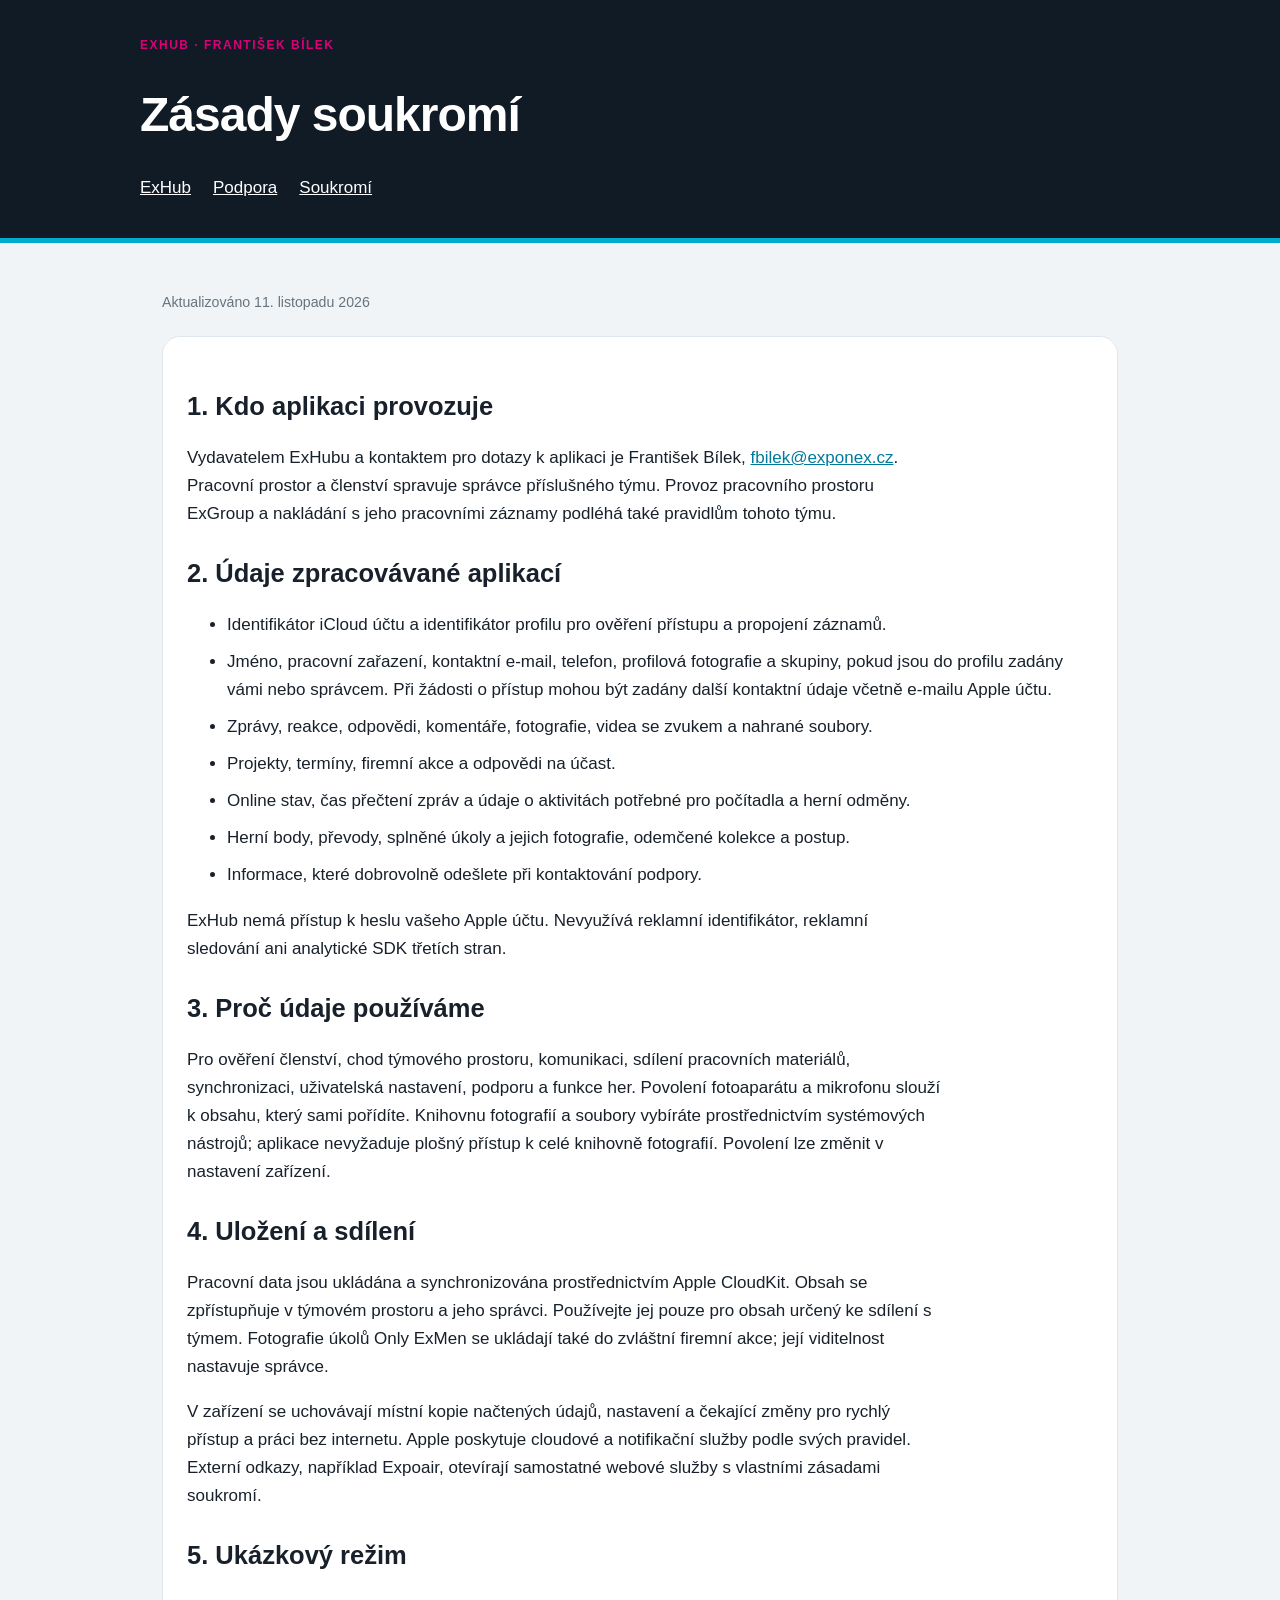
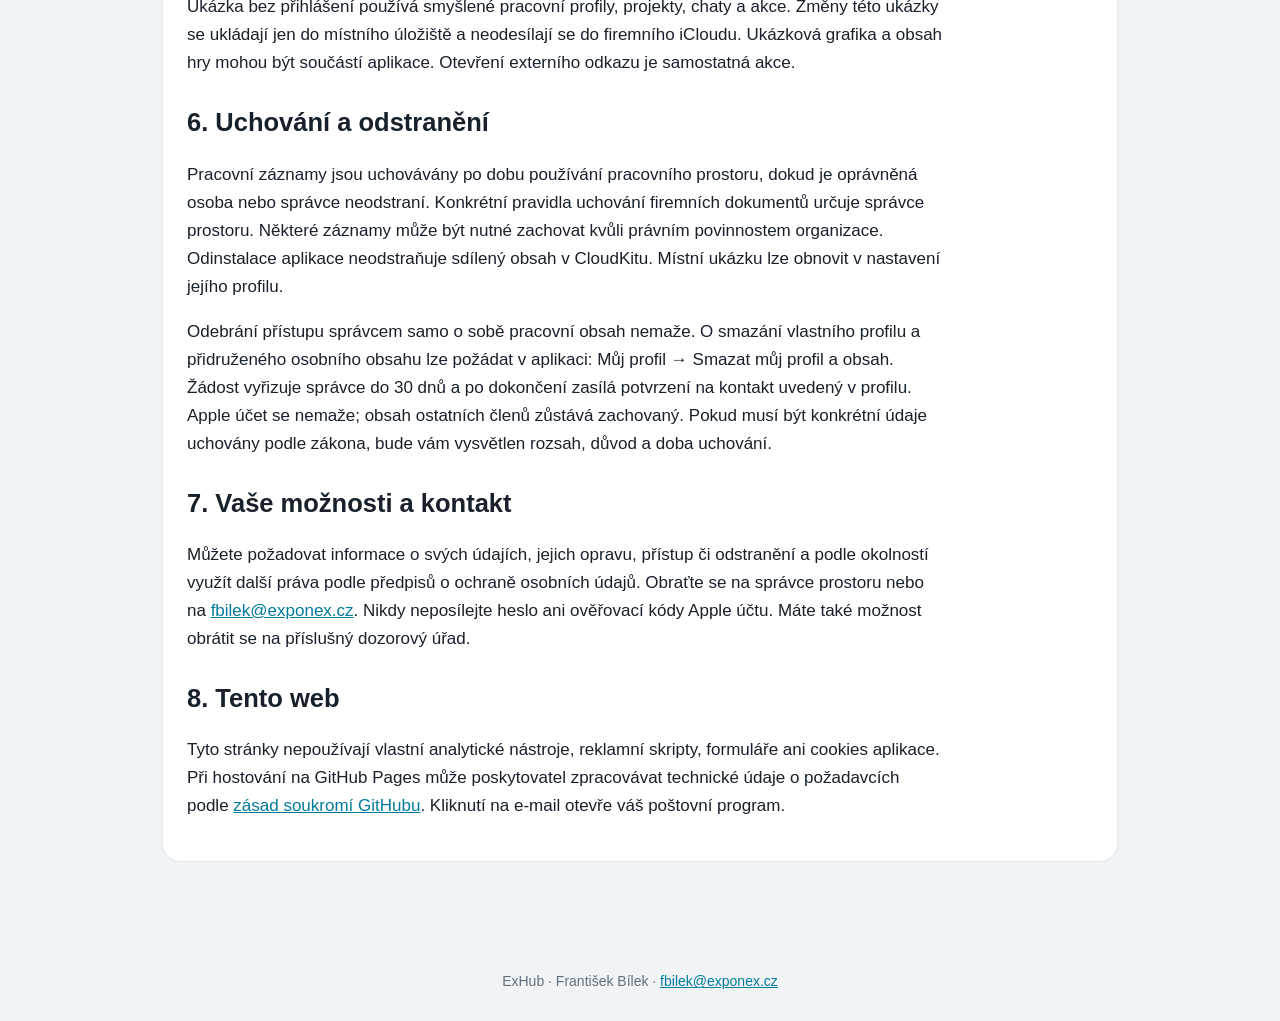
==== privacy.html @ 1b3cdbbd "Add files via upload Přidání webu podpory ExHub" ====
<!doctype html><html lang="cs"><meta charset="utf-8"><meta name="viewport" content="width=device-width,initial-scale=1"><title>Zásady soukromí</title><link rel="stylesheet" href="style.css"><header><div class="tag">ExHub · František Bílek</div><h1>Zásady soukromí</h1><nav><a href="index.html">ExHub</a><a href="support.html">Podpora</a><a href="privacy.html">Soukromí</a></nav></header><main><p><small>Aktualizováno 11. listopadu 2026</small></p><section><h2>1. Kdo aplikaci provozuje</h2><p>Vydavatelem ExHubu a kontaktem pro dotazy k aplikaci je František Bílek, <a href="mailto:fbilek@exponex.cz">fbilek@exponex.cz</a>. Pracovní prostor a členství spravuje správce příslušného týmu. Provoz pracovního prostoru ExGroup a nakládání s jeho pracovními záznamy podléhá také pravidlům tohoto týmu.</p><h2>2. Údaje zpracovávané aplikací</h2><ul><li>Identifikátor iCloud účtu a identifikátor profilu pro ověření přístupu a propojení záznamů.</li><li>Jméno, pracovní zařazení, kontaktní e-mail, telefon, profilová fotografie a skupiny, pokud jsou do profilu zadány vámi nebo správcem. Při žádosti o přístup mohou být zadány další kontaktní údaje včetně e-mailu Apple účtu.</li><li>Zprávy, reakce, odpovědi, komentáře, fotografie, videa se zvukem a nahrané soubory.</li><li>Projekty, termíny, firemní akce a odpovědi na účast.</li><li>Online stav, čas přečtení zpráv a údaje o aktivitách potřebné pro počítadla a herní odměny.</li><li>Herní body, převody, splněné úkoly a jejich fotografie, odemčené kolekce a postup.</li><li>Informace, které dobrovolně odešlete při kontaktování podpory.</li></ul><p>ExHub nemá přístup k heslu vašeho Apple účtu. Nevyužívá reklamní identifikátor, reklamní sledování ani analytické SDK třetích stran.</p><h2>3. Proč údaje používáme</h2><p>Pro ověření členství, chod týmového prostoru, komunikaci, sdílení pracovních materiálů, synchronizaci, uživatelská nastavení, podporu a funkce her. Povolení fotoaparátu a mikrofonu slouží k obsahu, který sami pořídíte. Knihovnu fotografií a soubory vybíráte prostřednictvím systémových nástrojů; aplikace nevyžaduje plošný přístup k celé knihovně fotografií. Povolení lze změnit v nastavení zařízení.</p><h2>4. Uložení a sdílení</h2><p>Pracovní data jsou ukládána a synchronizována prostřednictvím Apple CloudKit. Obsah se zpřístupňuje v týmovém prostoru a jeho správci. Používejte jej pouze pro obsah určený ke sdílení s týmem. Fotografie úkolů Only ExMen se ukládají také do zvláštní firemní akce; její viditelnost nastavuje správce.</p><p>V zařízení se uchovávají místní kopie načtených údajů, nastavení a čekající změny pro rychlý přístup a práci bez internetu. Apple poskytuje cloudové a notifikační služby podle svých pravidel. Externí odkazy, například Expoair, otevírají samostatné webové služby s vlastními zásadami soukromí.</p><h2>5. Ukázkový režim</h2><p>Ukázka bez přihlášení používá smyšlené pracovní profily, projekty, chaty a akce. Změny této ukázky se ukládají jen do místního úložiště a neodesílají se do firemního iCloudu. Ukázková grafika a obsah hry mohou být součástí aplikace. Otevření externího odkazu je samostatná akce.</p><h2>6. Uchování a odstranění</h2><p>Pracovní záznamy jsou uchovávány po dobu používání pracovního prostoru, dokud je oprávněná osoba nebo správce neodstraní. Konkrétní pravidla uchování firemních dokumentů určuje správce prostoru. Některé záznamy může být nutné zachovat kvůli právním povinnostem organizace. Odinstalace aplikace neodstraňuje sdílený obsah v CloudKitu. Místní ukázku lze obnovit v nastavení jejího profilu.</p><p>Odebrání přístupu správcem samo o sobě pracovní obsah nemaže. O smazání vlastního profilu a přidruženého osobního obsahu lze požádat v aplikaci: Můj profil → Smazat můj profil a obsah. Žádost vyřizuje správce do 30 dnů a po dokončení zasílá potvrzení na kontakt uvedený v profilu. Apple účet se nemaže; obsah ostatních členů zůstává zachovaný. Pokud musí být konkrétní údaje uchovány podle zákona, bude vám vysvětlen rozsah, důvod a doba uchování.</p><h2>7. Vaše možnosti a kontakt</h2><p>Můžete požadovat informace o svých údajích, jejich opravu, přístup či odstranění a podle okolností využít další práva podle předpisů o ochraně osobních údajů. Obraťte se na správce prostoru nebo na <a href="mailto:fbilek@exponex.cz">fbilek@exponex.cz</a>. Nikdy neposílejte heslo ani ověřovací kódy Apple účtu. Máte také možnost obrátit se na příslušný dozorový úřad.</p><h2>8. Tento web</h2><p>Tyto stránky nepoužívají vlastní analytické nástroje, reklamní skripty, formuláře ani cookies aplikace. Při hostování na GitHub Pages může poskytovatel zpracovávat technické údaje o požadavcích podle <a href="https://docs.github.com/en/site-policy/privacy-policies/github-general-privacy-statement">zásad soukromí GitHubu</a>. Kliknutí na e-mail otevře váš poštovní program.</p></section></main><footer>ExHub · František Bílek · <a href="mailto:fbilek@exponex.cz">fbilek@exponex.cz</a></footer></html>
---- style.css ----
*{box-sizing:border-box}body{margin:0;font:17px/1.65 -apple-system,BlinkMacSystemFont,"Segoe UI",sans-serif;color:#18212b;background:#f1f4f6}header{padding:36px max(22px,calc((100% - 1000px)/2));background:#101b26;color:white;border-bottom:5px solid #00acce}header a{color:white}main{max-width:1000px;padding:28px 22px 60px;margin:auto}nav{display:flex;gap:22px;flex-wrap:wrap}a{color:#007a9a}h1{font-size:clamp(30px,5vw,48px);line-height:1.12;letter-spacing:-1px}h2{line-height:1.25;margin-top:30px}section,.card{background:white;border:1px solid #e0e7ec;border-radius:18px;padding:24px;margin:20px 0}p{max-width:80ch}li{margin:9px 0}.tag{color:#d90078;font-weight:700;text-transform:uppercase;letter-spacing:1.5px;font-size:12px}.button{display:inline-block;background:#df007b;color:white;text-decoration:none;padding:12px 20px;border-radius:12px;font-weight:700}small{color:#67747d}table{width:100%;border-collapse:collapse}td,th{padding:12px;border-bottom:1px solid #dde4e9;text-align:left;vertical-align:top}pre{white-space:pre-wrap;overflow-wrap:anywhere;background:#eef5f8;padding:16px;border-radius:10px;font-size:14px}code{overflow-wrap:anywhere}.warning{border-left:5px solid #df007b}.screens{display:grid;grid-template-columns:repeat(auto-fit,minmax(140px,1fr));gap:16px}.screens img{width:100%;border:1px solid #d8e0e6;border-radius:12px}footer{padding:28px;text-align:center;font-size:14px;color:#62707d}@media print{body{background:white}header{background:white;color:black;padding:0;border-bottom:2px solid #333}header a{color:black}section{break-inside:avoid}nav{display:none}main{padding:0}.screens{grid-template-columns:repeat(3,1fr)}}
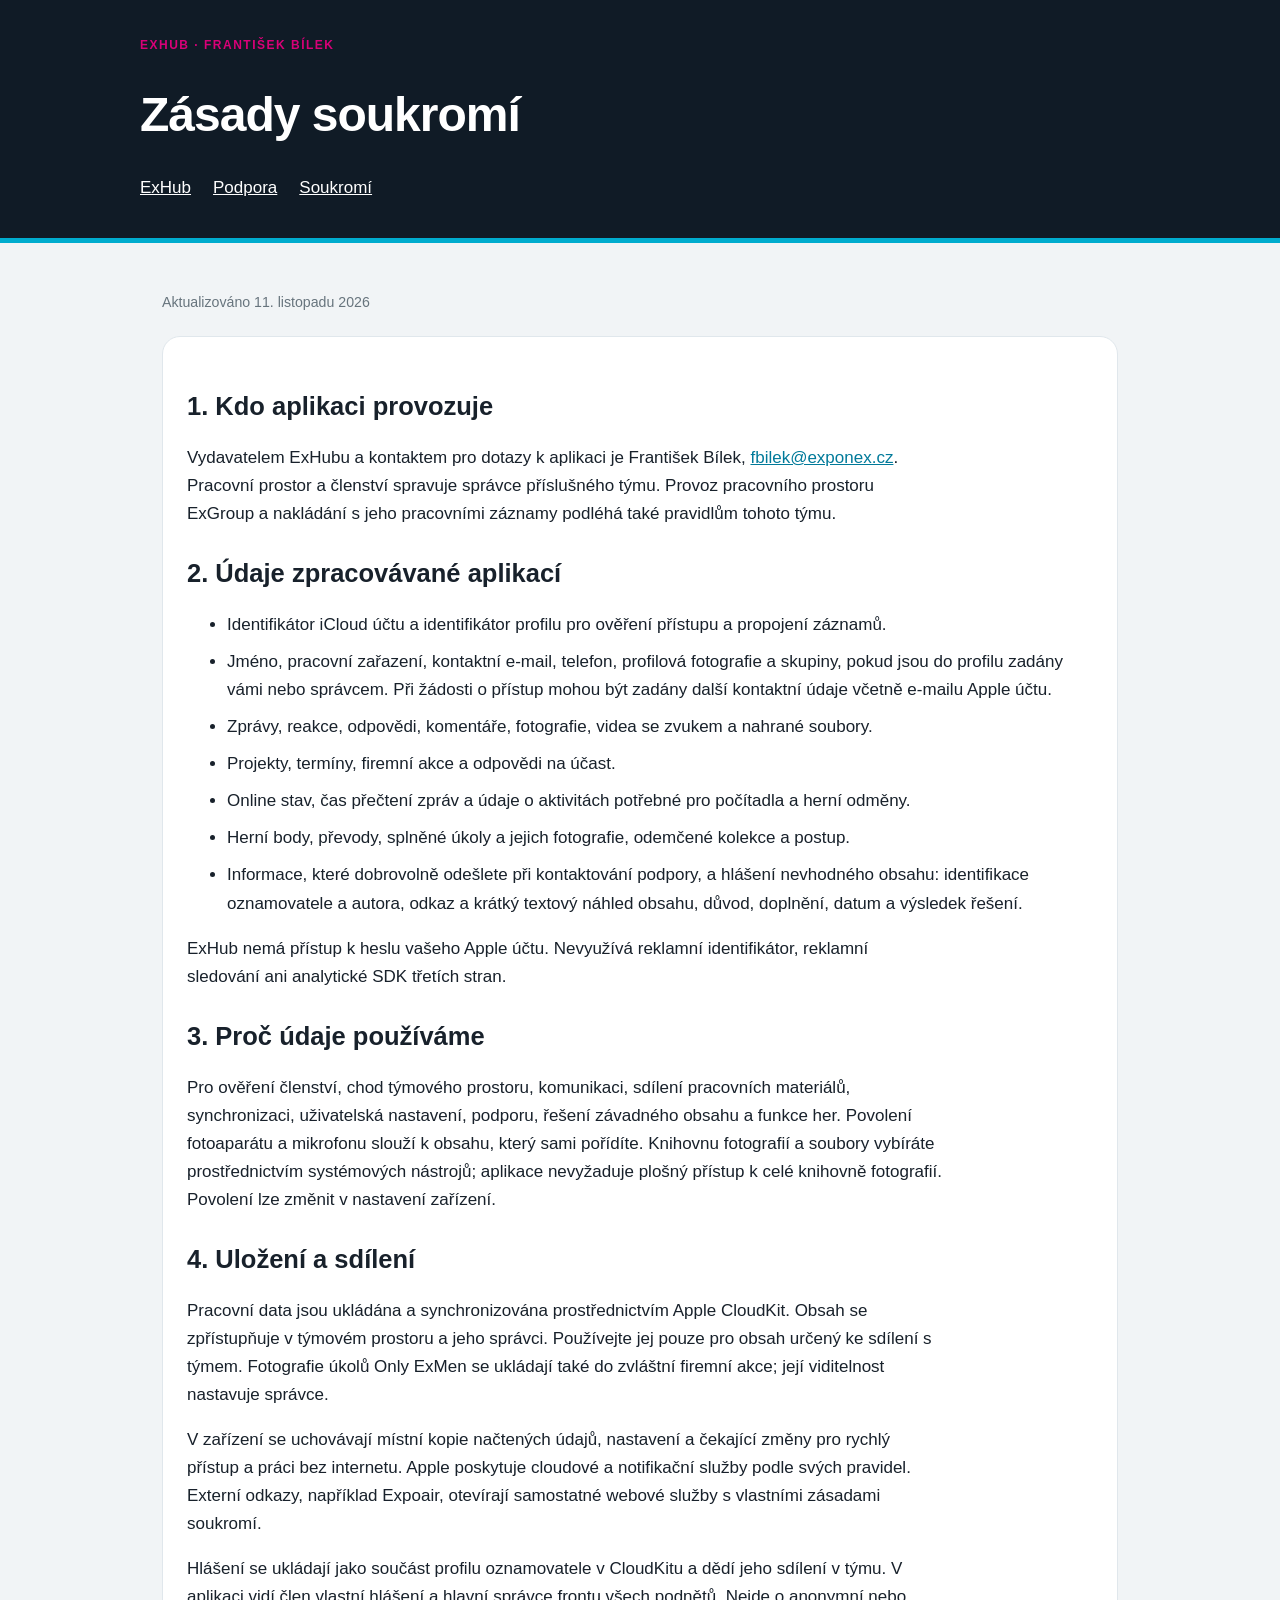
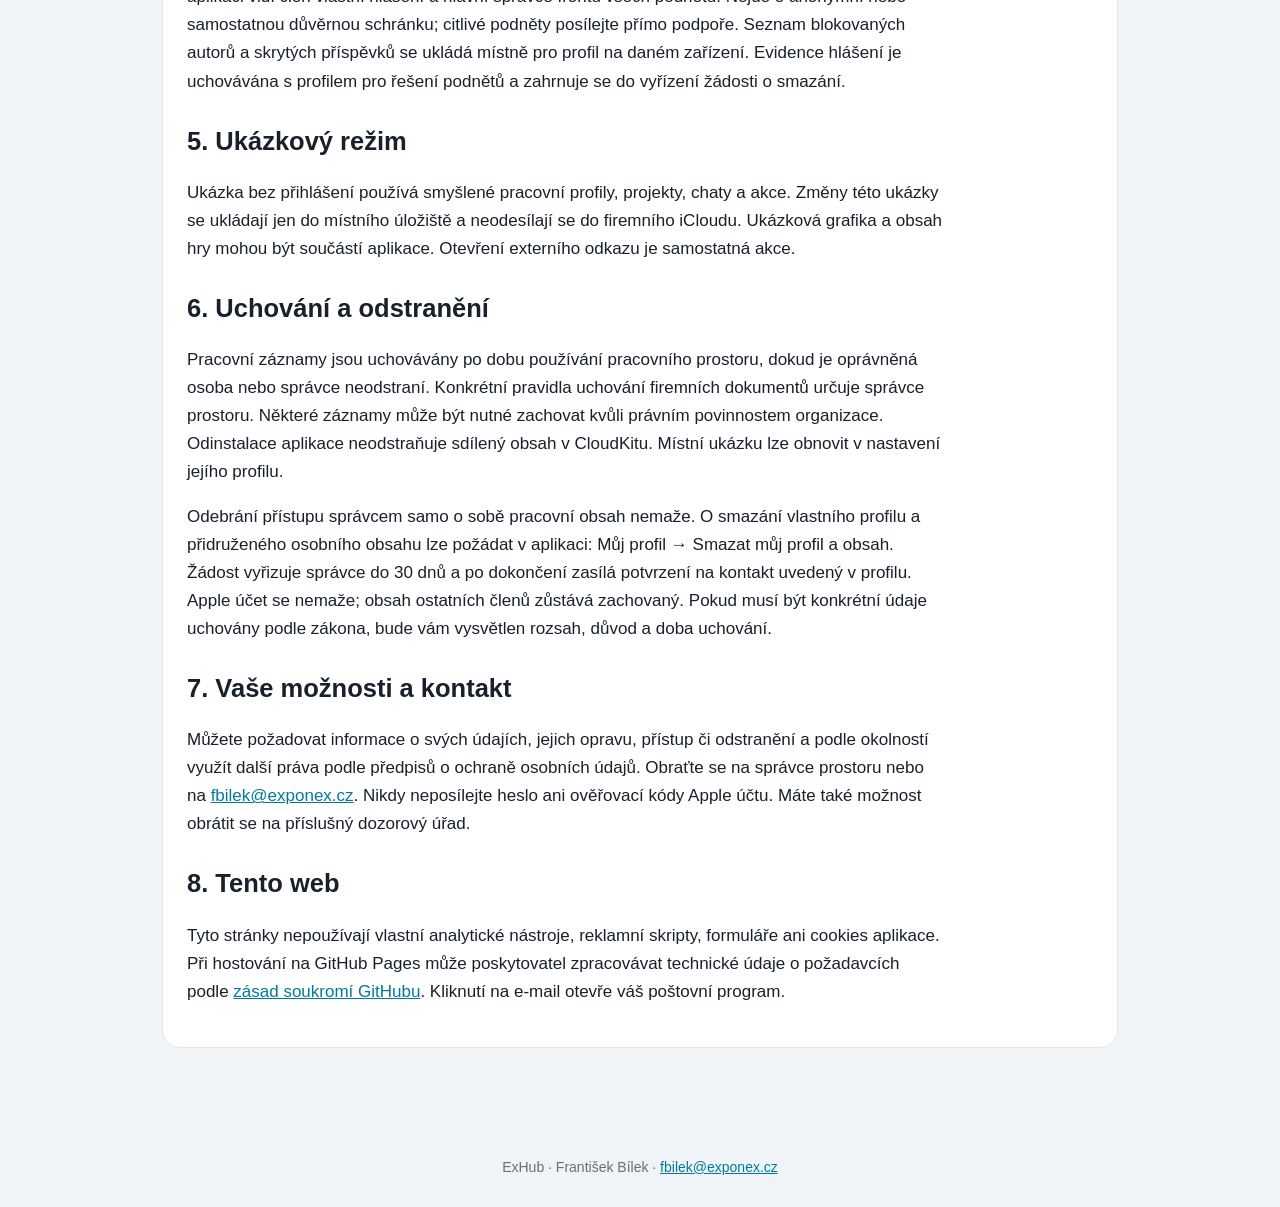
==== commit e1ba34ad: "Add files via upload" ====
--- a/privacy.html
+++ b/privacy.html
@@ -1 +1 @@
-<!doctype html><html lang="cs"><meta charset="utf-8"><meta name="viewport" content="width=device-width,initial-scale=1"><title>Zásady soukromí</title><link rel="stylesheet" href="style.css"><header><div class="tag">ExHub · František Bílek</div><h1>Zásady soukromí</h1><nav><a href="index.html">ExHub</a><a href="support.html">Podpora</a><a href="privacy.html">Soukromí</a></nav></header><main><p><small>Aktualizováno 11. listopadu 2026</small></p><section><h2>1. Kdo aplikaci provozuje</h2><p>Vydavatelem ExHubu a kontaktem pro dotazy k aplikaci je František Bílek, <a href="mailto:fbilek@exponex.cz">fbilek@exponex.cz</a>. Pracovní prostor a členství spravuje správce příslušného týmu. Provoz pracovního prostoru ExGroup a nakládání s jeho pracovními záznamy podléhá také pravidlům tohoto týmu.</p><h2>2. Údaje zpracovávané aplikací</h2><ul><li>Identifikátor iCloud účtu a identifikátor profilu pro ověření přístupu a propojení záznamů.</li><li>Jméno, pracovní zařazení, kontaktní e-mail, telefon, profilová fotografie a skupiny, pokud jsou do profilu zadány vámi nebo správcem. Při žádosti o přístup mohou být zadány další kontaktní údaje včetně e-mailu Apple účtu.</li><li>Zprávy, reakce, odpovědi, komentáře, fotografie, videa se zvukem a nahrané soubory.</li><li>Projekty, termíny, firemní akce a odpovědi na účast.</li><li>Online stav, čas přečtení zpráv a údaje o aktivitách potřebné pro počítadla a herní odměny.</li><li>Herní body, převody, splněné úkoly a jejich fotografie, odemčené kolekce a postup.</li><li>Informace, které dobrovolně odešlete při kontaktování podpory.</li></ul><p>ExHub nemá přístup k heslu vašeho Apple účtu. Nevyužívá reklamní identifikátor, reklamní sledování ani analytické SDK třetích stran.</p><h2>3. Proč údaje používáme</h2><p>Pro ověření členství, chod týmového prostoru, komunikaci, sdílení pracovních materiálů, synchronizaci, uživatelská nastavení, podporu a funkce her. Povolení fotoaparátu a mikrofonu slouží k obsahu, který sami pořídíte. Knihovnu fotografií a soubory vybíráte prostřednictvím systémových nástrojů; aplikace nevyžaduje plošný přístup k celé knihovně fotografií. Povolení lze změnit v nastavení zařízení.</p><h2>4. Uložení a sdílení</h2><p>Pracovní data jsou ukládána a synchronizována prostřednictvím Apple CloudKit. Obsah se zpřístupňuje v týmovém prostoru a jeho správci. Používejte jej pouze pro obsah určený ke sdílení s týmem. Fotografie úkolů Only ExMen se ukládají také do zvláštní firemní akce; její viditelnost nastavuje správce.</p><p>V zařízení se uchovávají místní kopie načtených údajů, nastavení a čekající změny pro rychlý přístup a práci bez internetu. Apple poskytuje cloudové a notifikační služby podle svých pravidel. Externí odkazy, například Expoair, otevírají samostatné webové služby s vlastními zásadami soukromí.</p><h2>5. Ukázkový režim</h2><p>Ukázka bez přihlášení používá smyšlené pracovní profily, projekty, chaty a akce. Změny této ukázky se ukládají jen do místního úložiště a neodesílají se do firemního iCloudu. Ukázková grafika a obsah hry mohou být součástí aplikace. Otevření externího odkazu je samostatná akce.</p><h2>6. Uchování a odstranění</h2><p>Pracovní záznamy jsou uchovávány po dobu používání pracovního prostoru, dokud je oprávněná osoba nebo správce neodstraní. Konkrétní pravidla uchování firemních dokumentů určuje správce prostoru. Některé záznamy může být nutné zachovat kvůli právním povinnostem organizace. Odinstalace aplikace neodstraňuje sdílený obsah v CloudKitu. Místní ukázku lze obnovit v nastavení jejího profilu.</p><p>Odebrání přístupu správcem samo o sobě pracovní obsah nemaže. O smazání vlastního profilu a přidruženého osobního obsahu lze požádat v aplikaci: Můj profil → Smazat můj profil a obsah. Žádost vyřizuje správce do 30 dnů a po dokončení zasílá potvrzení na kontakt uvedený v profilu. Apple účet se nemaže; obsah ostatních členů zůstává zachovaný. Pokud musí být konkrétní údaje uchovány podle zákona, bude vám vysvětlen rozsah, důvod a doba uchování.</p><h2>7. Vaše možnosti a kontakt</h2><p>Můžete požadovat informace o svých údajích, jejich opravu, přístup či odstranění a podle okolností využít další práva podle předpisů o ochraně osobních údajů. Obraťte se na správce prostoru nebo na <a href="mailto:fbilek@exponex.cz">fbilek@exponex.cz</a>. Nikdy neposílejte heslo ani ověřovací kódy Apple účtu. Máte také možnost obrátit se na příslušný dozorový úřad.</p><h2>8. Tento web</h2><p>Tyto stránky nepoužívají vlastní analytické nástroje, reklamní skripty, formuláře ani cookies aplikace. Při hostování na GitHub Pages může poskytovatel zpracovávat technické údaje o požadavcích podle <a href="https://docs.github.com/en/site-policy/privacy-policies/github-general-privacy-statement">zásad soukromí GitHubu</a>. Kliknutí na e-mail otevře váš poštovní program.</p></section></main><footer>ExHub · František Bílek · <a href="mailto:fbilek@exponex.cz">fbilek@exponex.cz</a></footer></html>+<!doctype html><html lang="cs"><meta charset="utf-8"><meta name="viewport" content="width=device-width,initial-scale=1"><title>Zásady soukromí</title><link rel="stylesheet" href="style.css"><header><div class="tag">ExHub · František Bílek</div><h1>Zásady soukromí</h1><nav><a href="index.html">ExHub</a><a href="support.html">Podpora</a><a href="privacy.html">Soukromí</a></nav></header><main><p><small>Aktualizováno 11. listopadu 2026</small></p><section><h2>1. Kdo aplikaci provozuje</h2><p>Vydavatelem ExHubu a kontaktem pro dotazy k aplikaci je František Bílek, <a href="mailto:fbilek@exponex.cz">fbilek@exponex.cz</a>. Pracovní prostor a členství spravuje správce příslušného týmu. Provoz pracovního prostoru ExGroup a nakládání s jeho pracovními záznamy podléhá také pravidlům tohoto týmu.</p><h2>2. Údaje zpracovávané aplikací</h2><ul><li>Identifikátor iCloud účtu a identifikátor profilu pro ověření přístupu a propojení záznamů.</li><li>Jméno, pracovní zařazení, kontaktní e-mail, telefon, profilová fotografie a skupiny, pokud jsou do profilu zadány vámi nebo správcem. Při žádosti o přístup mohou být zadány další kontaktní údaje včetně e-mailu Apple účtu.</li><li>Zprávy, reakce, odpovědi, komentáře, fotografie, videa se zvukem a nahrané soubory.</li><li>Projekty, termíny, firemní akce a odpovědi na účast.</li><li>Online stav, čas přečtení zpráv a údaje o aktivitách potřebné pro počítadla a herní odměny.</li><li>Herní body, převody, splněné úkoly a jejich fotografie, odemčené kolekce a postup.</li><li>Informace, které dobrovolně odešlete při kontaktování podpory, a hlášení nevhodného obsahu: identifikace oznamovatele a autora, odkaz a krátký textový náhled obsahu, důvod, doplnění, datum a výsledek řešení.</li></ul><p>ExHub nemá přístup k heslu vašeho Apple účtu. Nevyužívá reklamní identifikátor, reklamní sledování ani analytické SDK třetích stran.</p><h2>3. Proč údaje používáme</h2><p>Pro ověření členství, chod týmového prostoru, komunikaci, sdílení pracovních materiálů, synchronizaci, uživatelská nastavení, podporu, řešení závadného obsahu a funkce her. Povolení fotoaparátu a mikrofonu slouží k obsahu, který sami pořídíte. Knihovnu fotografií a soubory vybíráte prostřednictvím systémových nástrojů; aplikace nevyžaduje plošný přístup k celé knihovně fotografií. Povolení lze změnit v nastavení zařízení.</p><h2>4. Uložení a sdílení</h2><p>Pracovní data jsou ukládána a synchronizována prostřednictvím Apple CloudKit. Obsah se zpřístupňuje v týmovém prostoru a jeho správci. Používejte jej pouze pro obsah určený ke sdílení s týmem. Fotografie úkolů Only ExMen se ukládají také do zvláštní firemní akce; její viditelnost nastavuje správce.</p><p>V zařízení se uchovávají místní kopie načtených údajů, nastavení a čekající změny pro rychlý přístup a práci bez internetu. Apple poskytuje cloudové a notifikační služby podle svých pravidel. Externí odkazy, například Expoair, otevírají samostatné webové služby s vlastními zásadami soukromí.</p><p>Hlášení se ukládají jako součást profilu oznamovatele v CloudKitu a dědí jeho sdílení v týmu. V aplikaci vidí člen vlastní hlášení a hlavní správce frontu všech podnětů. Nejde o anonymní nebo samostatnou důvěrnou schránku; citlivé podněty posílejte přímo podpoře. Seznam blokovaných autorů a skrytých příspěvků se ukládá místně pro profil na daném zařízení. Evidence hlášení je uchovávána s profilem pro řešení podnětů a zahrnuje se do vyřízení žádosti o smazání.</p><h2>5. Ukázkový režim</h2><p>Ukázka bez přihlášení používá smyšlené pracovní profily, projekty, chaty a akce. Změny této ukázky se ukládají jen do místního úložiště a neodesílají se do firemního iCloudu. Ukázková grafika a obsah hry mohou být součástí aplikace. Otevření externího odkazu je samostatná akce.</p><h2>6. Uchování a odstranění</h2><p>Pracovní záznamy jsou uchovávány po dobu používání pracovního prostoru, dokud je oprávněná osoba nebo správce neodstraní. Konkrétní pravidla uchování firemních dokumentů určuje správce prostoru. Některé záznamy může být nutné zachovat kvůli právním povinnostem organizace. Odinstalace aplikace neodstraňuje sdílený obsah v CloudKitu. Místní ukázku lze obnovit v nastavení jejího profilu.</p><p>Odebrání přístupu správcem samo o sobě pracovní obsah nemaže. O smazání vlastního profilu a přidruženého osobního obsahu lze požádat v aplikaci: Můj profil → Smazat můj profil a obsah. Žádost vyřizuje správce do 30 dnů a po dokončení zasílá potvrzení na kontakt uvedený v profilu. Apple účet se nemaže; obsah ostatních členů zůstává zachovaný. Pokud musí být konkrétní údaje uchovány podle zákona, bude vám vysvětlen rozsah, důvod a doba uchování.</p><h2>7. Vaše možnosti a kontakt</h2><p>Můžete požadovat informace o svých údajích, jejich opravu, přístup či odstranění a podle okolností využít další práva podle předpisů o ochraně osobních údajů. Obraťte se na správce prostoru nebo na <a href="mailto:fbilek@exponex.cz">fbilek@exponex.cz</a>. Nikdy neposílejte heslo ani ověřovací kódy Apple účtu. Máte také možnost obrátit se na příslušný dozorový úřad.</p><h2>8. Tento web</h2><p>Tyto stránky nepoužívají vlastní analytické nástroje, reklamní skripty, formuláře ani cookies aplikace. Při hostování na GitHub Pages může poskytovatel zpracovávat technické údaje o požadavcích podle <a href="https://docs.github.com/en/site-policy/privacy-policies/github-general-privacy-statement">zásad soukromí GitHubu</a>. Kliknutí na e-mail otevře váš poštovní program.</p></section></main><footer>ExHub · František Bílek · <a href="mailto:fbilek@exponex.cz">fbilek@exponex.cz</a></footer></html>
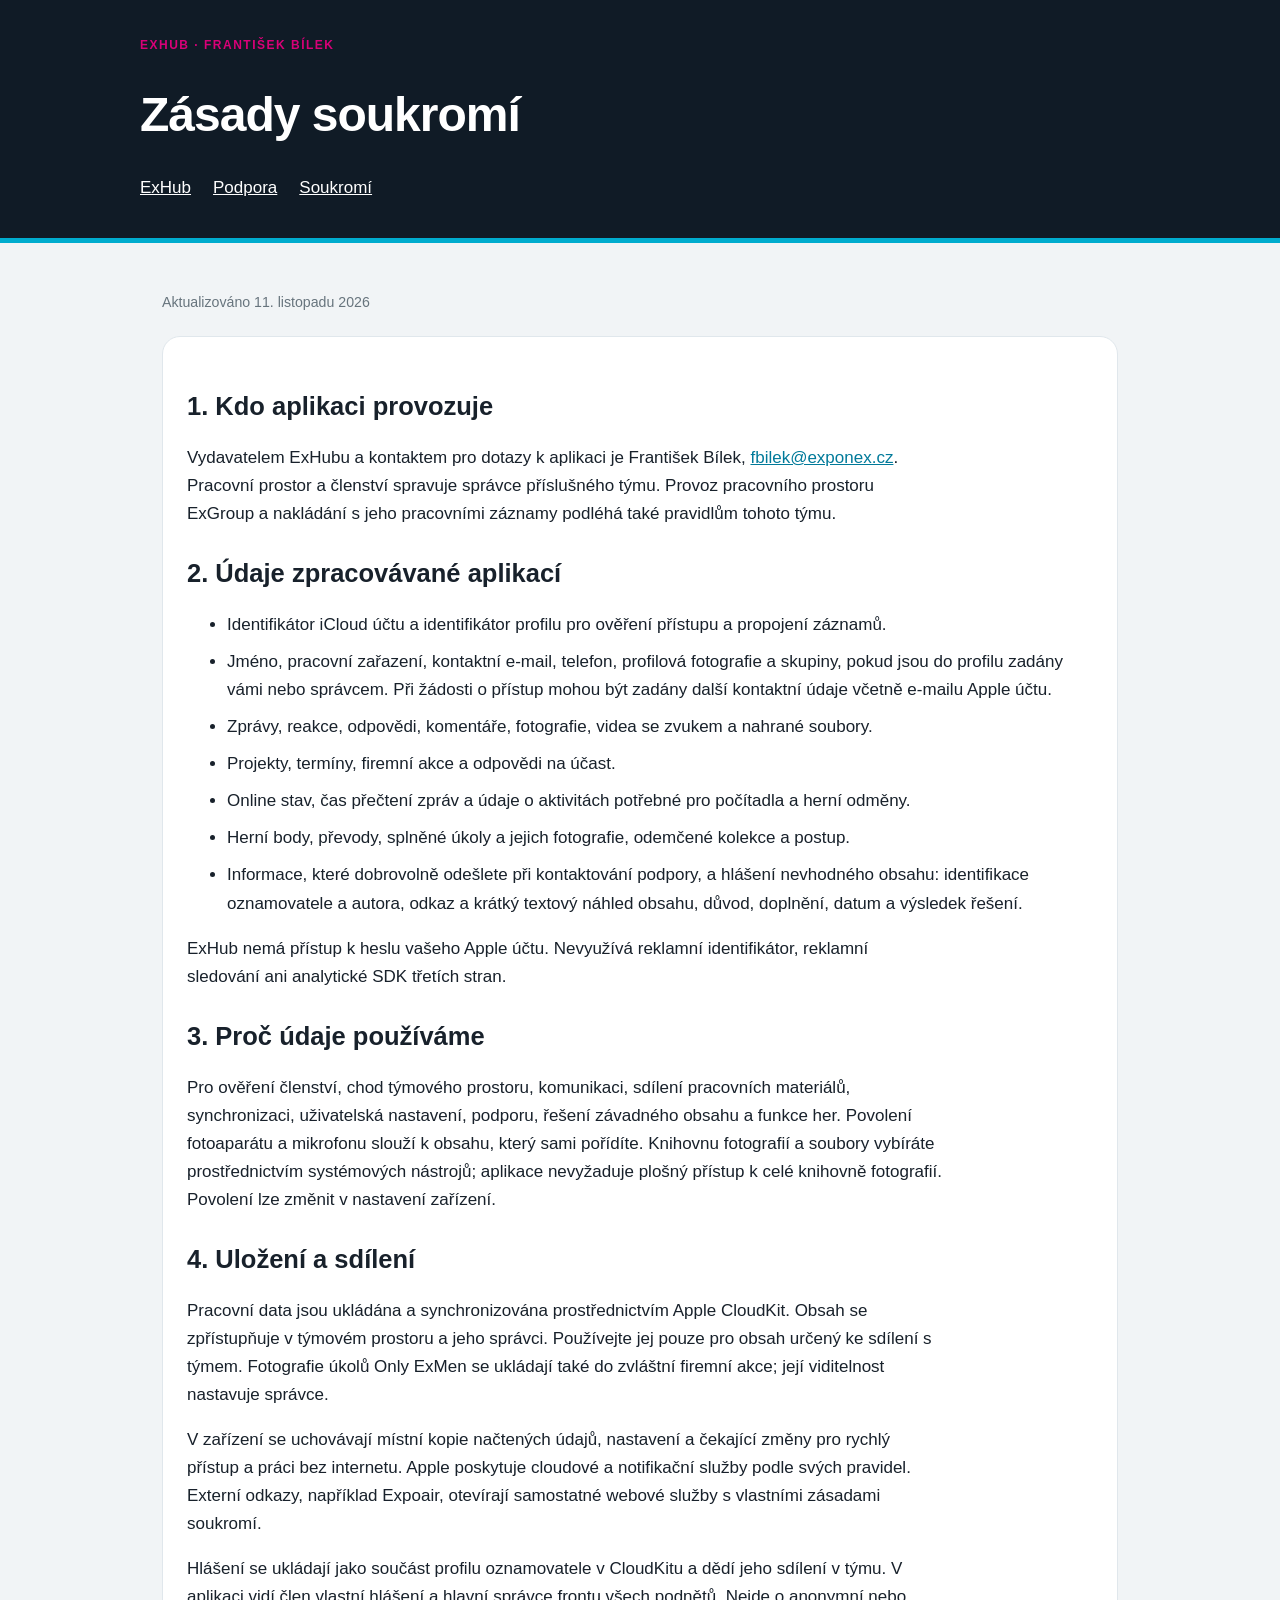
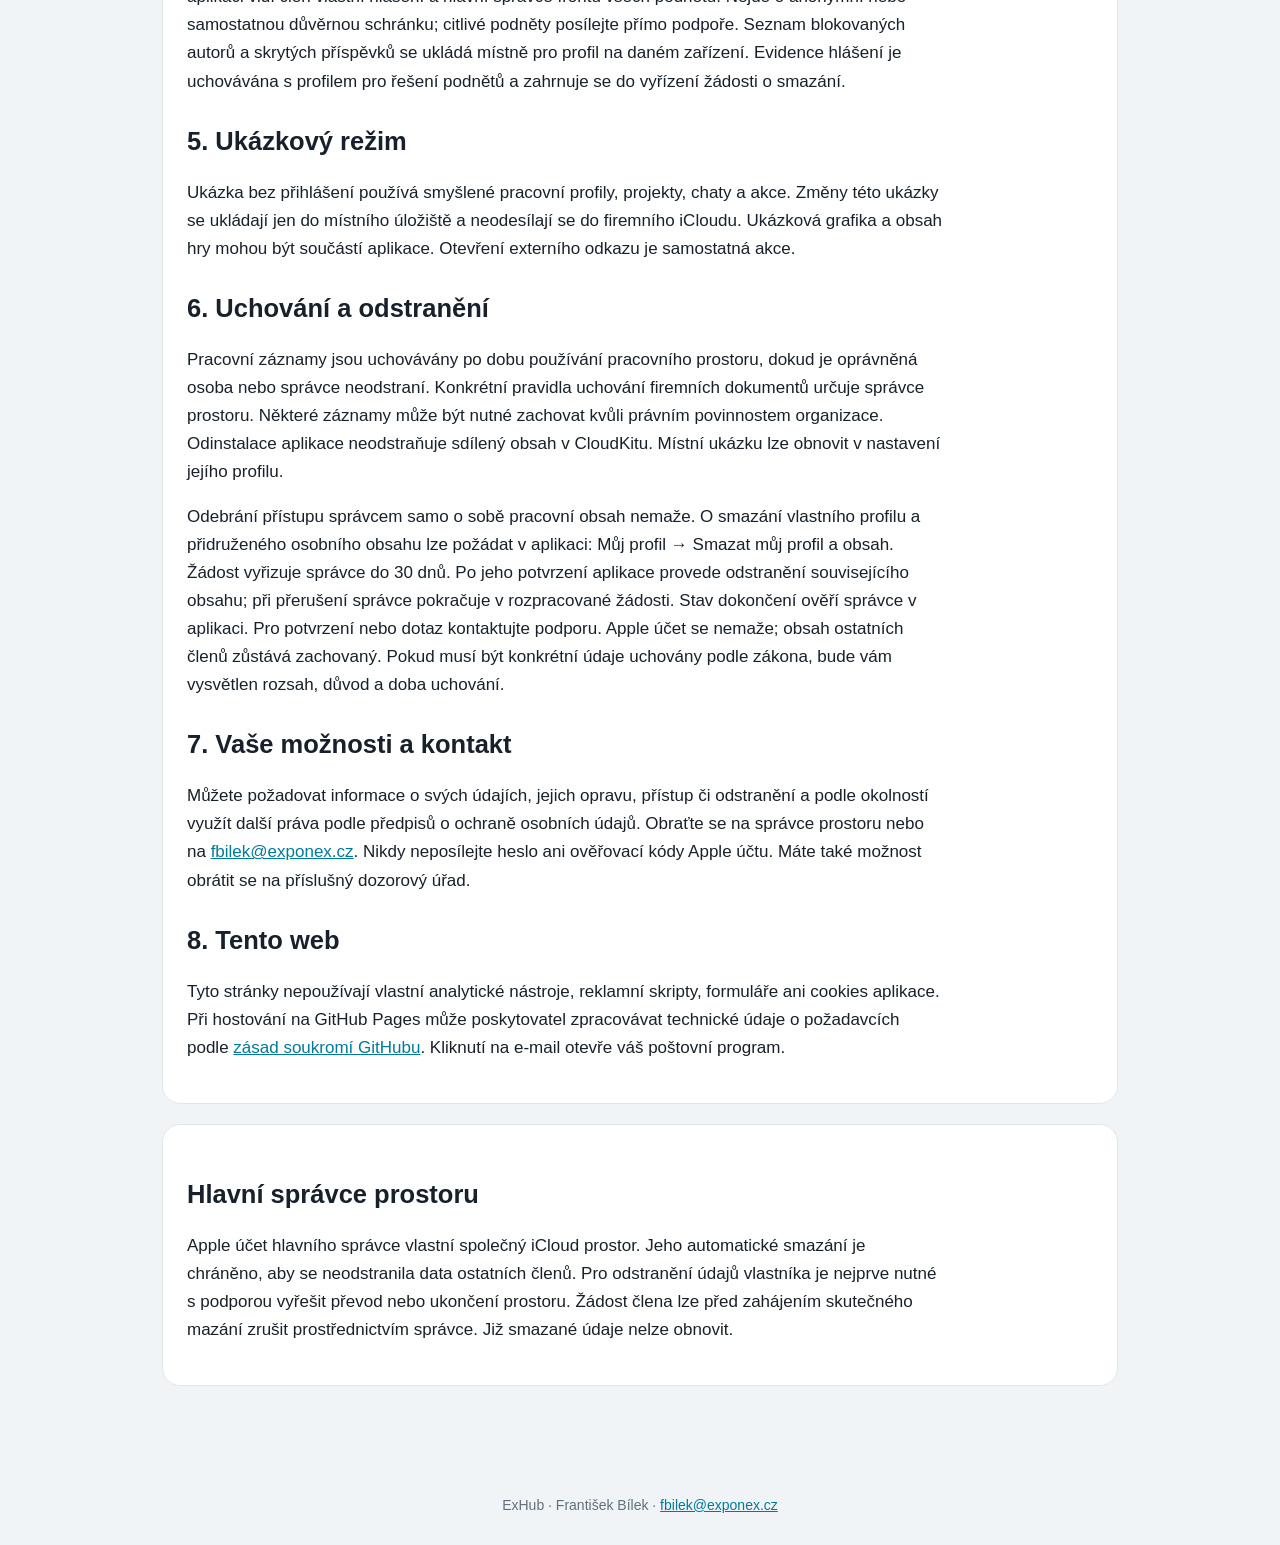
==== commit b8121999: "Add files via upload" ====
--- a/privacy.html
+++ b/privacy.html
@@ -1 +1 @@
-<!doctype html><html lang="cs"><meta charset="utf-8"><meta name="viewport" content="width=device-width,initial-scale=1"><title>Zásady soukromí</title><link rel="stylesheet" href="style.css"><header><div class="tag">ExHub · František Bílek</div><h1>Zásady soukromí</h1><nav><a href="index.html">ExHub</a><a href="support.html">Podpora</a><a href="privacy.html">Soukromí</a></nav></header><main><p><small>Aktualizováno 11. listopadu 2026</small></p><section><h2>1. Kdo aplikaci provozuje</h2><p>Vydavatelem ExHubu a kontaktem pro dotazy k aplikaci je František Bílek, <a href="mailto:fbilek@exponex.cz">fbilek@exponex.cz</a>. Pracovní prostor a členství spravuje správce příslušného týmu. Provoz pracovního prostoru ExGroup a nakládání s jeho pracovními záznamy podléhá také pravidlům tohoto týmu.</p><h2>2. Údaje zpracovávané aplikací</h2><ul><li>Identifikátor iCloud účtu a identifikátor profilu pro ověření přístupu a propojení záznamů.</li><li>Jméno, pracovní zařazení, kontaktní e-mail, telefon, profilová fotografie a skupiny, pokud jsou do profilu zadány vámi nebo správcem. Při žádosti o přístup mohou být zadány další kontaktní údaje včetně e-mailu Apple účtu.</li><li>Zprávy, reakce, odpovědi, komentáře, fotografie, videa se zvukem a nahrané soubory.</li><li>Projekty, termíny, firemní akce a odpovědi na účast.</li><li>Online stav, čas přečtení zpráv a údaje o aktivitách potřebné pro počítadla a herní odměny.</li><li>Herní body, převody, splněné úkoly a jejich fotografie, odemčené kolekce a postup.</li><li>Informace, které dobrovolně odešlete při kontaktování podpory, a hlášení nevhodného obsahu: identifikace oznamovatele a autora, odkaz a krátký textový náhled obsahu, důvod, doplnění, datum a výsledek řešení.</li></ul><p>ExHub nemá přístup k heslu vašeho Apple účtu. Nevyužívá reklamní identifikátor, reklamní sledování ani analytické SDK třetích stran.</p><h2>3. Proč údaje používáme</h2><p>Pro ověření členství, chod týmového prostoru, komunikaci, sdílení pracovních materiálů, synchronizaci, uživatelská nastavení, podporu, řešení závadného obsahu a funkce her. Povolení fotoaparátu a mikrofonu slouží k obsahu, který sami pořídíte. Knihovnu fotografií a soubory vybíráte prostřednictvím systémových nástrojů; aplikace nevyžaduje plošný přístup k celé knihovně fotografií. Povolení lze změnit v nastavení zařízení.</p><h2>4. Uložení a sdílení</h2><p>Pracovní data jsou ukládána a synchronizována prostřednictvím Apple CloudKit. Obsah se zpřístupňuje v týmovém prostoru a jeho správci. Používejte jej pouze pro obsah určený ke sdílení s týmem. Fotografie úkolů Only ExMen se ukládají také do zvláštní firemní akce; její viditelnost nastavuje správce.</p><p>V zařízení se uchovávají místní kopie načtených údajů, nastavení a čekající změny pro rychlý přístup a práci bez internetu. Apple poskytuje cloudové a notifikační služby podle svých pravidel. Externí odkazy, například Expoair, otevírají samostatné webové služby s vlastními zásadami soukromí.</p><p>Hlášení se ukládají jako součást profilu oznamovatele v CloudKitu a dědí jeho sdílení v týmu. V aplikaci vidí člen vlastní hlášení a hlavní správce frontu všech podnětů. Nejde o anonymní nebo samostatnou důvěrnou schránku; citlivé podněty posílejte přímo podpoře. Seznam blokovaných autorů a skrytých příspěvků se ukládá místně pro profil na daném zařízení. Evidence hlášení je uchovávána s profilem pro řešení podnětů a zahrnuje se do vyřízení žádosti o smazání.</p><h2>5. Ukázkový režim</h2><p>Ukázka bez přihlášení používá smyšlené pracovní profily, projekty, chaty a akce. Změny této ukázky se ukládají jen do místního úložiště a neodesílají se do firemního iCloudu. Ukázková grafika a obsah hry mohou být součástí aplikace. Otevření externího odkazu je samostatná akce.</p><h2>6. Uchování a odstranění</h2><p>Pracovní záznamy jsou uchovávány po dobu používání pracovního prostoru, dokud je oprávněná osoba nebo správce neodstraní. Konkrétní pravidla uchování firemních dokumentů určuje správce prostoru. Některé záznamy může být nutné zachovat kvůli právním povinnostem organizace. Odinstalace aplikace neodstraňuje sdílený obsah v CloudKitu. Místní ukázku lze obnovit v nastavení jejího profilu.</p><p>Odebrání přístupu správcem samo o sobě pracovní obsah nemaže. O smazání vlastního profilu a přidruženého osobního obsahu lze požádat v aplikaci: Můj profil → Smazat můj profil a obsah. Žádost vyřizuje správce do 30 dnů a po dokončení zasílá potvrzení na kontakt uvedený v profilu. Apple účet se nemaže; obsah ostatních členů zůstává zachovaný. Pokud musí být konkrétní údaje uchovány podle zákona, bude vám vysvětlen rozsah, důvod a doba uchování.</p><h2>7. Vaše možnosti a kontakt</h2><p>Můžete požadovat informace o svých údajích, jejich opravu, přístup či odstranění a podle okolností využít další práva podle předpisů o ochraně osobních údajů. Obraťte se na správce prostoru nebo na <a href="mailto:fbilek@exponex.cz">fbilek@exponex.cz</a>. Nikdy neposílejte heslo ani ověřovací kódy Apple účtu. Máte také možnost obrátit se na příslušný dozorový úřad.</p><h2>8. Tento web</h2><p>Tyto stránky nepoužívají vlastní analytické nástroje, reklamní skripty, formuláře ani cookies aplikace. Při hostování na GitHub Pages může poskytovatel zpracovávat technické údaje o požadavcích podle <a href="https://docs.github.com/en/site-policy/privacy-policies/github-general-privacy-statement">zásad soukromí GitHubu</a>. Kliknutí na e-mail otevře váš poštovní program.</p></section></main><footer>ExHub · František Bílek · <a href="mailto:fbilek@exponex.cz">fbilek@exponex.cz</a></footer></html>+<!doctype html><html lang="cs"><meta charset="utf-8"><meta name="viewport" content="width=device-width,initial-scale=1"><title>Zásady soukromí</title><link rel="stylesheet" href="style.css"><header><div class="tag">ExHub · František Bílek</div><h1>Zásady soukromí</h1><nav><a href="index.html">ExHub</a><a href="support.html">Podpora</a><a href="privacy.html">Soukromí</a></nav></header><main><p><small>Aktualizováno 11. listopadu 2026</small></p><section><h2>1. Kdo aplikaci provozuje</h2><p>Vydavatelem ExHubu a kontaktem pro dotazy k aplikaci je František Bílek, <a href="mailto:fbilek@exponex.cz">fbilek@exponex.cz</a>. Pracovní prostor a členství spravuje správce příslušného týmu. Provoz pracovního prostoru ExGroup a nakládání s jeho pracovními záznamy podléhá také pravidlům tohoto týmu.</p><h2>2. Údaje zpracovávané aplikací</h2><ul><li>Identifikátor iCloud účtu a identifikátor profilu pro ověření přístupu a propojení záznamů.</li><li>Jméno, pracovní zařazení, kontaktní e-mail, telefon, profilová fotografie a skupiny, pokud jsou do profilu zadány vámi nebo správcem. Při žádosti o přístup mohou být zadány další kontaktní údaje včetně e-mailu Apple účtu.</li><li>Zprávy, reakce, odpovědi, komentáře, fotografie, videa se zvukem a nahrané soubory.</li><li>Projekty, termíny, firemní akce a odpovědi na účast.</li><li>Online stav, čas přečtení zpráv a údaje o aktivitách potřebné pro počítadla a herní odměny.</li><li>Herní body, převody, splněné úkoly a jejich fotografie, odemčené kolekce a postup.</li><li>Informace, které dobrovolně odešlete při kontaktování podpory, a hlášení nevhodného obsahu: identifikace oznamovatele a autora, odkaz a krátký textový náhled obsahu, důvod, doplnění, datum a výsledek řešení.</li></ul><p>ExHub nemá přístup k heslu vašeho Apple účtu. Nevyužívá reklamní identifikátor, reklamní sledování ani analytické SDK třetích stran.</p><h2>3. Proč údaje používáme</h2><p>Pro ověření členství, chod týmového prostoru, komunikaci, sdílení pracovních materiálů, synchronizaci, uživatelská nastavení, podporu, řešení závadného obsahu a funkce her. Povolení fotoaparátu a mikrofonu slouží k obsahu, který sami pořídíte. Knihovnu fotografií a soubory vybíráte prostřednictvím systémových nástrojů; aplikace nevyžaduje plošný přístup k celé knihovně fotografií. Povolení lze změnit v nastavení zařízení.</p><h2>4. Uložení a sdílení</h2><p>Pracovní data jsou ukládána a synchronizována prostřednictvím Apple CloudKit. Obsah se zpřístupňuje v týmovém prostoru a jeho správci. Používejte jej pouze pro obsah určený ke sdílení s týmem. Fotografie úkolů Only ExMen se ukládají také do zvláštní firemní akce; její viditelnost nastavuje správce.</p><p>V zařízení se uchovávají místní kopie načtených údajů, nastavení a čekající změny pro rychlý přístup a práci bez internetu. Apple poskytuje cloudové a notifikační služby podle svých pravidel. Externí odkazy, například Expoair, otevírají samostatné webové služby s vlastními zásadami soukromí.</p><p>Hlášení se ukládají jako součást profilu oznamovatele v CloudKitu a dědí jeho sdílení v týmu. V aplikaci vidí člen vlastní hlášení a hlavní správce frontu všech podnětů. Nejde o anonymní nebo samostatnou důvěrnou schránku; citlivé podněty posílejte přímo podpoře. Seznam blokovaných autorů a skrytých příspěvků se ukládá místně pro profil na daném zařízení. Evidence hlášení je uchovávána s profilem pro řešení podnětů a zahrnuje se do vyřízení žádosti o smazání.</p><h2>5. Ukázkový režim</h2><p>Ukázka bez přihlášení používá smyšlené pracovní profily, projekty, chaty a akce. Změny této ukázky se ukládají jen do místního úložiště a neodesílají se do firemního iCloudu. Ukázková grafika a obsah hry mohou být součástí aplikace. Otevření externího odkazu je samostatná akce.</p><h2>6. Uchování a odstranění</h2><p>Pracovní záznamy jsou uchovávány po dobu používání pracovního prostoru, dokud je oprávněná osoba nebo správce neodstraní. Konkrétní pravidla uchování firemních dokumentů určuje správce prostoru. Některé záznamy může být nutné zachovat kvůli právním povinnostem organizace. Odinstalace aplikace neodstraňuje sdílený obsah v CloudKitu. Místní ukázku lze obnovit v nastavení jejího profilu.</p><p>Odebrání přístupu správcem samo o sobě pracovní obsah nemaže. O smazání vlastního profilu a přidruženého osobního obsahu lze požádat v aplikaci: Můj profil → Smazat můj profil a obsah. Žádost vyřizuje správce do 30 dnů. Po jeho potvrzení aplikace provede odstranění souvisejícího obsahu; při přerušení správce pokračuje v rozpracované žádosti. Stav dokončení ověří správce v aplikaci. Pro potvrzení nebo dotaz kontaktujte podporu. Apple účet se nemaže; obsah ostatních členů zůstává zachovaný. Pokud musí být konkrétní údaje uchovány podle zákona, bude vám vysvětlen rozsah, důvod a doba uchování.</p><h2>7. Vaše možnosti a kontakt</h2><p>Můžete požadovat informace o svých údajích, jejich opravu, přístup či odstranění a podle okolností využít další práva podle předpisů o ochraně osobních údajů. Obraťte se na správce prostoru nebo na <a href="mailto:fbilek@exponex.cz">fbilek@exponex.cz</a>. Nikdy neposílejte heslo ani ověřovací kódy Apple účtu. Máte také možnost obrátit se na příslušný dozorový úřad.</p><h2>8. Tento web</h2><p>Tyto stránky nepoužívají vlastní analytické nástroje, reklamní skripty, formuláře ani cookies aplikace. Při hostování na GitHub Pages může poskytovatel zpracovávat technické údaje o požadavcích podle <a href="https://docs.github.com/en/site-policy/privacy-policies/github-general-privacy-statement">zásad soukromí GitHubu</a>. Kliknutí na e-mail otevře váš poštovní program.</p></section><section><h2>Hlavní správce prostoru</h2><p>Apple účet hlavního správce vlastní společný iCloud prostor. Jeho automatické smazání je chráněno, aby se neodstranila data ostatních členů. Pro odstranění údajů vlastníka je nejprve nutné s podporou vyřešit převod nebo ukončení prostoru. Žádost člena lze před zahájením skutečného mazání zrušit prostřednictvím správce. Již smazané údaje nelze obnovit.</p></section></main><footer>ExHub · František Bílek · <a href="mailto:fbilek@exponex.cz">fbilek@exponex.cz</a></footer></html>
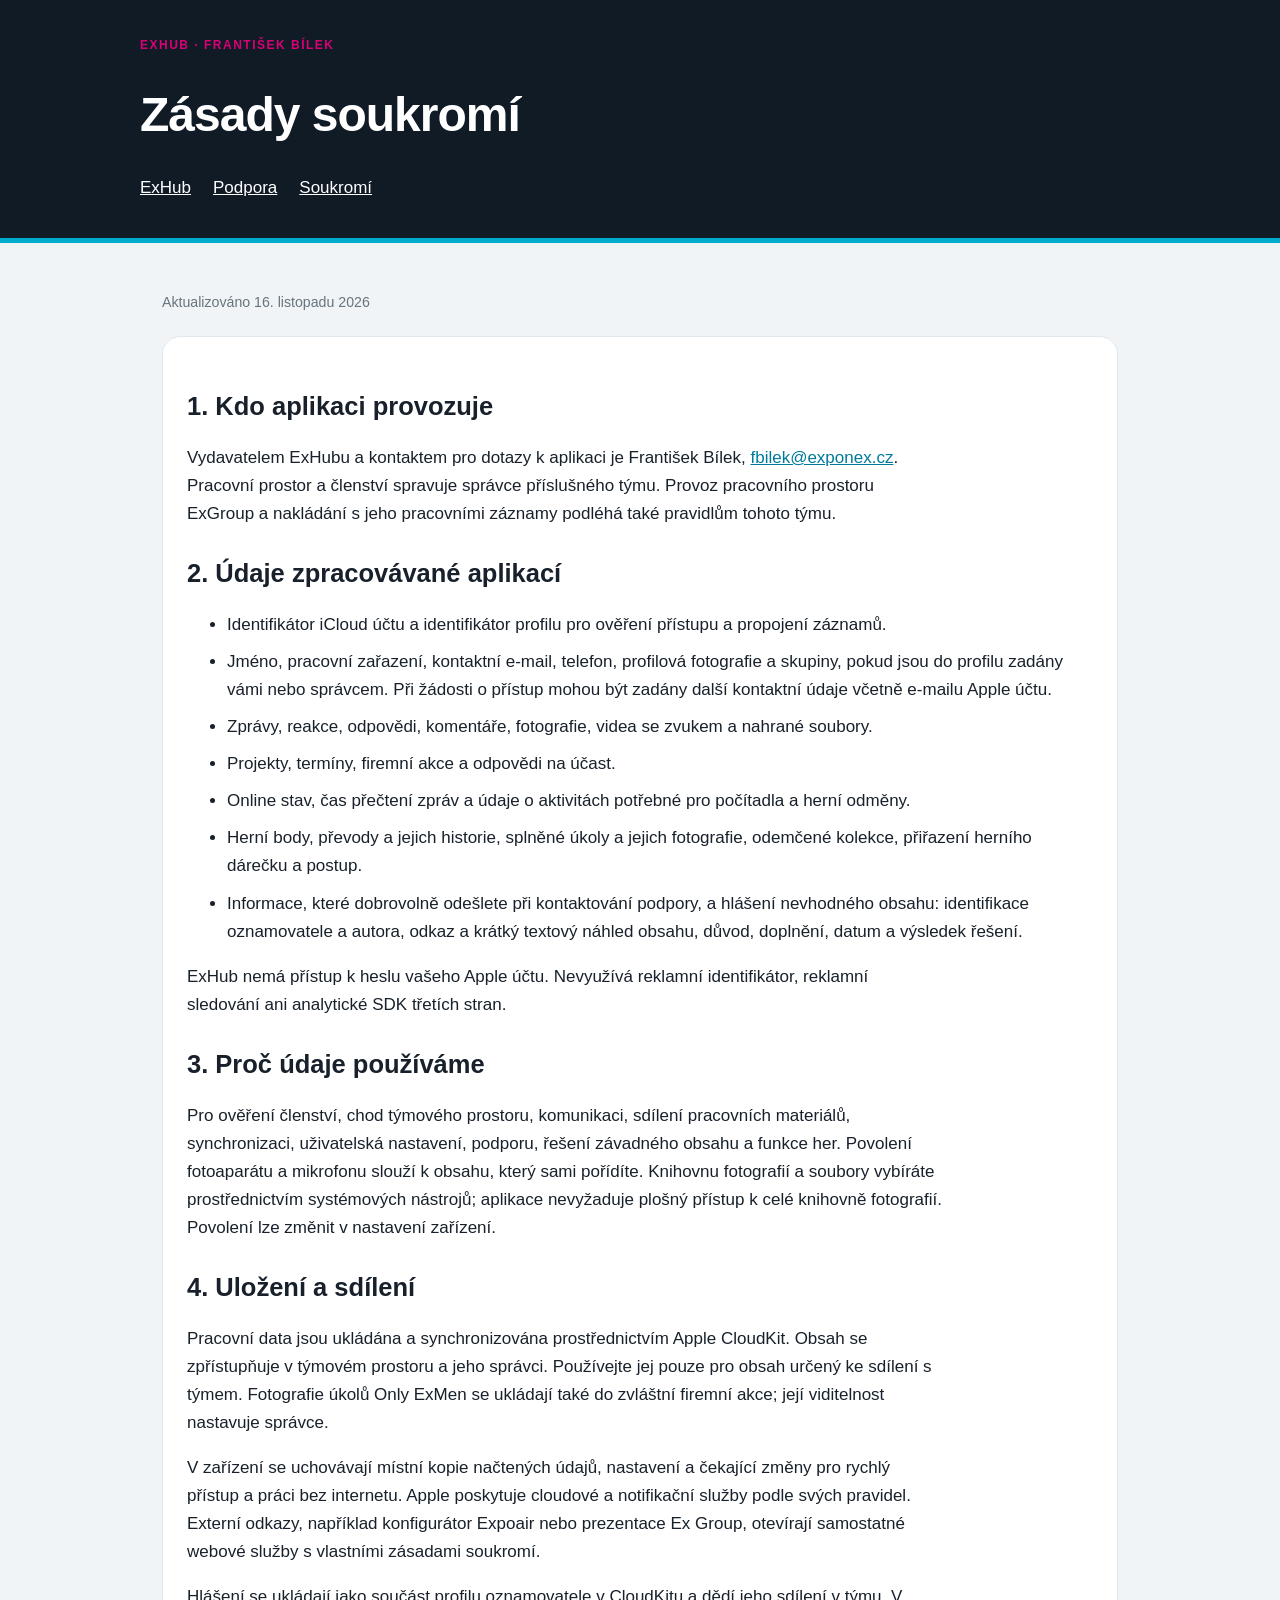
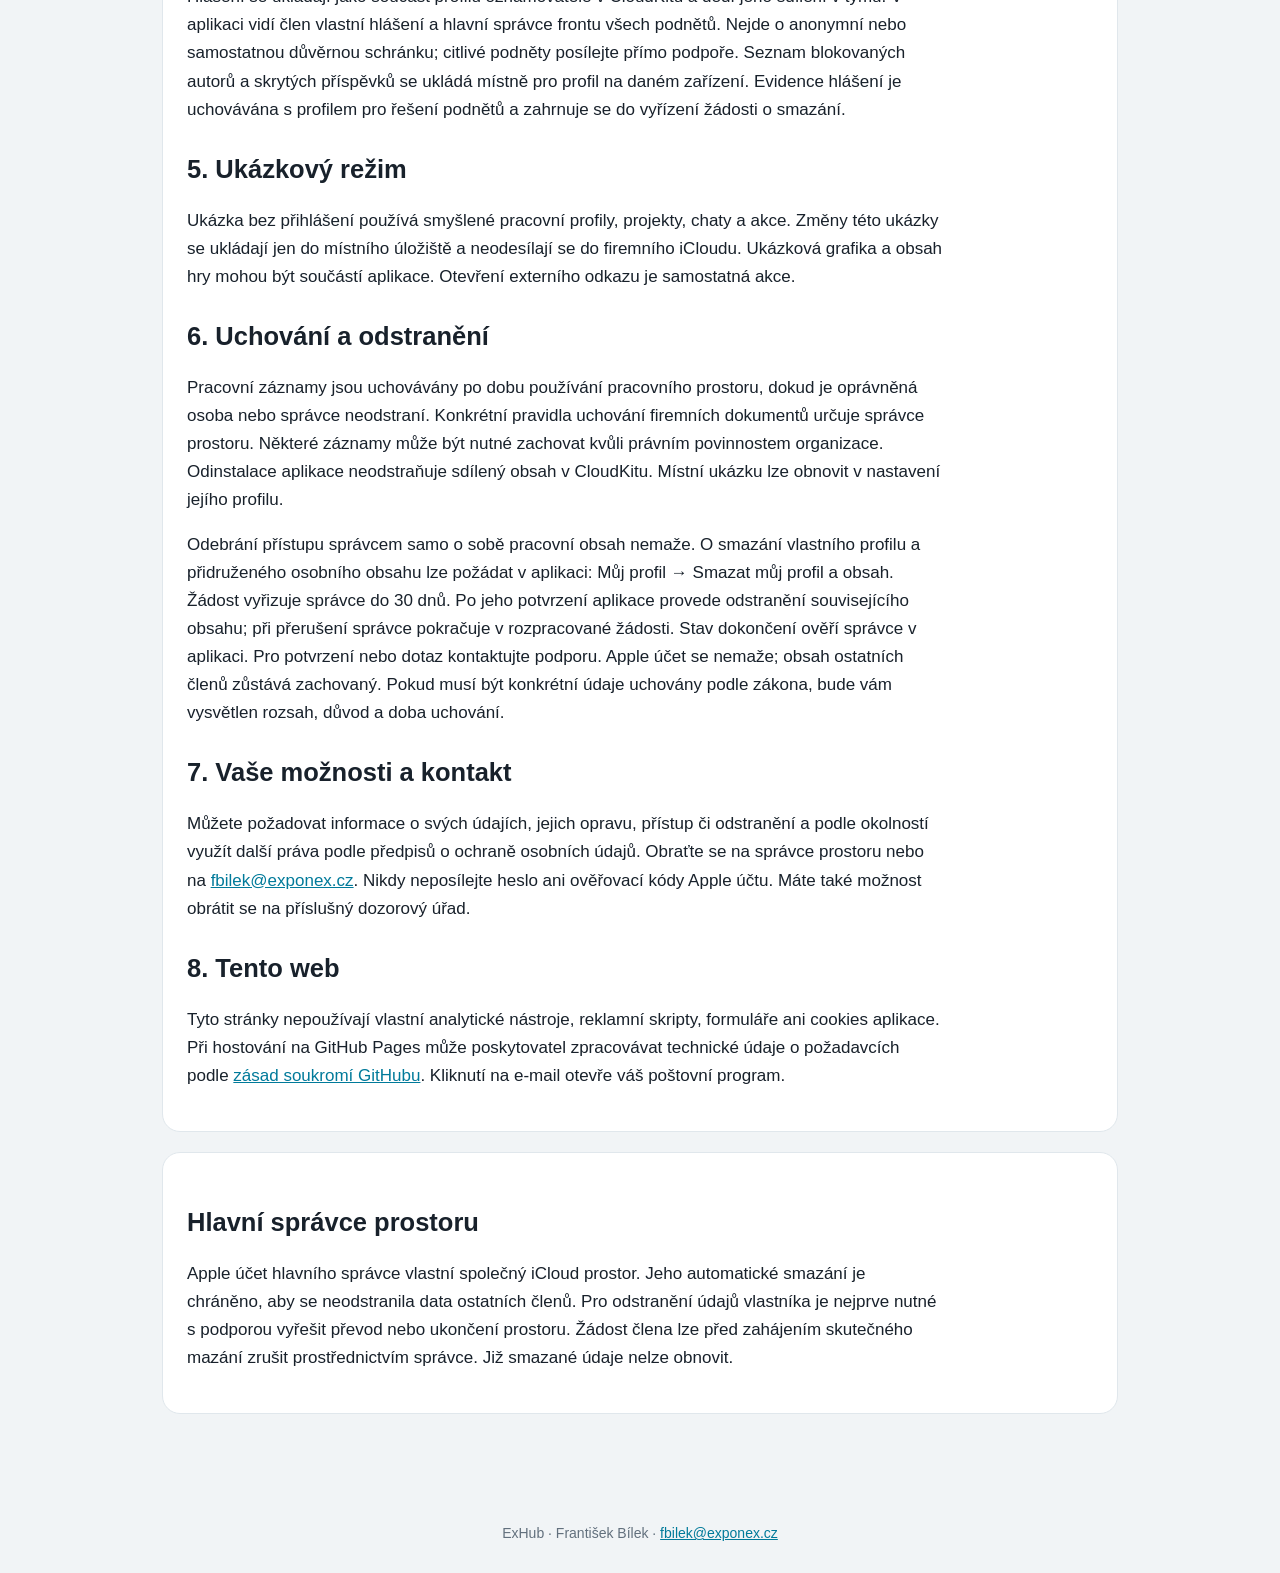
==== commit 330ac967: "Add files via upload" ====
--- a/privacy.html
+++ b/privacy.html
@@ -1 +1 @@
-<!doctype html><html lang="cs"><meta charset="utf-8"><meta name="viewport" content="width=device-width,initial-scale=1"><title>Zásady soukromí</title><link rel="stylesheet" href="style.css"><header><div class="tag">ExHub · František Bílek</div><h1>Zásady soukromí</h1><nav><a href="index.html">ExHub</a><a href="support.html">Podpora</a><a href="privacy.html">Soukromí</a></nav></header><main><p><small>Aktualizováno 11. listopadu 2026</small></p><section><h2>1. Kdo aplikaci provozuje</h2><p>Vydavatelem ExHubu a kontaktem pro dotazy k aplikaci je František Bílek, <a href="mailto:fbilek@exponex.cz">fbilek@exponex.cz</a>. Pracovní prostor a členství spravuje správce příslušného týmu. Provoz pracovního prostoru ExGroup a nakládání s jeho pracovními záznamy podléhá také pravidlům tohoto týmu.</p><h2>2. Údaje zpracovávané aplikací</h2><ul><li>Identifikátor iCloud účtu a identifikátor profilu pro ověření přístupu a propojení záznamů.</li><li>Jméno, pracovní zařazení, kontaktní e-mail, telefon, profilová fotografie a skupiny, pokud jsou do profilu zadány vámi nebo správcem. Při žádosti o přístup mohou být zadány další kontaktní údaje včetně e-mailu Apple účtu.</li><li>Zprávy, reakce, odpovědi, komentáře, fotografie, videa se zvukem a nahrané soubory.</li><li>Projekty, termíny, firemní akce a odpovědi na účast.</li><li>Online stav, čas přečtení zpráv a údaje o aktivitách potřebné pro počítadla a herní odměny.</li><li>Herní body, převody, splněné úkoly a jejich fotografie, odemčené kolekce a postup.</li><li>Informace, které dobrovolně odešlete při kontaktování podpory, a hlášení nevhodného obsahu: identifikace oznamovatele a autora, odkaz a krátký textový náhled obsahu, důvod, doplnění, datum a výsledek řešení.</li></ul><p>ExHub nemá přístup k heslu vašeho Apple účtu. Nevyužívá reklamní identifikátor, reklamní sledování ani analytické SDK třetích stran.</p><h2>3. Proč údaje používáme</h2><p>Pro ověření členství, chod týmového prostoru, komunikaci, sdílení pracovních materiálů, synchronizaci, uživatelská nastavení, podporu, řešení závadného obsahu a funkce her. Povolení fotoaparátu a mikrofonu slouží k obsahu, který sami pořídíte. Knihovnu fotografií a soubory vybíráte prostřednictvím systémových nástrojů; aplikace nevyžaduje plošný přístup k celé knihovně fotografií. Povolení lze změnit v nastavení zařízení.</p><h2>4. Uložení a sdílení</h2><p>Pracovní data jsou ukládána a synchronizována prostřednictvím Apple CloudKit. Obsah se zpřístupňuje v týmovém prostoru a jeho správci. Používejte jej pouze pro obsah určený ke sdílení s týmem. Fotografie úkolů Only ExMen se ukládají také do zvláštní firemní akce; její viditelnost nastavuje správce.</p><p>V zařízení se uchovávají místní kopie načtených údajů, nastavení a čekající změny pro rychlý přístup a práci bez internetu. Apple poskytuje cloudové a notifikační služby podle svých pravidel. Externí odkazy, například Expoair, otevírají samostatné webové služby s vlastními zásadami soukromí.</p><p>Hlášení se ukládají jako součást profilu oznamovatele v CloudKitu a dědí jeho sdílení v týmu. V aplikaci vidí člen vlastní hlášení a hlavní správce frontu všech podnětů. Nejde o anonymní nebo samostatnou důvěrnou schránku; citlivé podněty posílejte přímo podpoře. Seznam blokovaných autorů a skrytých příspěvků se ukládá místně pro profil na daném zařízení. Evidence hlášení je uchovávána s profilem pro řešení podnětů a zahrnuje se do vyřízení žádosti o smazání.</p><h2>5. Ukázkový režim</h2><p>Ukázka bez přihlášení používá smyšlené pracovní profily, projekty, chaty a akce. Změny této ukázky se ukládají jen do místního úložiště a neodesílají se do firemního iCloudu. Ukázková grafika a obsah hry mohou být součástí aplikace. Otevření externího odkazu je samostatná akce.</p><h2>6. Uchování a odstranění</h2><p>Pracovní záznamy jsou uchovávány po dobu používání pracovního prostoru, dokud je oprávněná osoba nebo správce neodstraní. Konkrétní pravidla uchování firemních dokumentů určuje správce prostoru. Některé záznamy může být nutné zachovat kvůli právním povinnostem organizace. Odinstalace aplikace neodstraňuje sdílený obsah v CloudKitu. Místní ukázku lze obnovit v nastavení jejího profilu.</p><p>Odebrání přístupu správcem samo o sobě pracovní obsah nemaže. O smazání vlastního profilu a přidruženého osobního obsahu lze požádat v aplikaci: Můj profil → Smazat můj profil a obsah. Žádost vyřizuje správce do 30 dnů. Po jeho potvrzení aplikace provede odstranění souvisejícího obsahu; při přerušení správce pokračuje v rozpracované žádosti. Stav dokončení ověří správce v aplikaci. Pro potvrzení nebo dotaz kontaktujte podporu. Apple účet se nemaže; obsah ostatních členů zůstává zachovaný. Pokud musí být konkrétní údaje uchovány podle zákona, bude vám vysvětlen rozsah, důvod a doba uchování.</p><h2>7. Vaše možnosti a kontakt</h2><p>Můžete požadovat informace o svých údajích, jejich opravu, přístup či odstranění a podle okolností využít další práva podle předpisů o ochraně osobních údajů. Obraťte se na správce prostoru nebo na <a href="mailto:fbilek@exponex.cz">fbilek@exponex.cz</a>. Nikdy neposílejte heslo ani ověřovací kódy Apple účtu. Máte také možnost obrátit se na příslušný dozorový úřad.</p><h2>8. Tento web</h2><p>Tyto stránky nepoužívají vlastní analytické nástroje, reklamní skripty, formuláře ani cookies aplikace. Při hostování na GitHub Pages může poskytovatel zpracovávat technické údaje o požadavcích podle <a href="https://docs.github.com/en/site-policy/privacy-policies/github-general-privacy-statement">zásad soukromí GitHubu</a>. Kliknutí na e-mail otevře váš poštovní program.</p></section><section><h2>Hlavní správce prostoru</h2><p>Apple účet hlavního správce vlastní společný iCloud prostor. Jeho automatické smazání je chráněno, aby se neodstranila data ostatních členů. Pro odstranění údajů vlastníka je nejprve nutné s podporou vyřešit převod nebo ukončení prostoru. Žádost člena lze před zahájením skutečného mazání zrušit prostřednictvím správce. Již smazané údaje nelze obnovit.</p></section></main><footer>ExHub · František Bílek · <a href="mailto:fbilek@exponex.cz">fbilek@exponex.cz</a></footer></html>+<!doctype html><html lang="cs"><meta charset="utf-8"><meta name="viewport" content="width=device-width,initial-scale=1"><title>Zásady soukromí</title><link rel="stylesheet" href="style.css"><header><div class="tag">ExHub · František Bílek</div><h1>Zásady soukromí</h1><nav><a href="index.html">ExHub</a><a href="support.html">Podpora</a><a href="privacy.html">Soukromí</a></nav></header><main><p><small>Aktualizováno 16. listopadu 2026</small></p><section><h2>1. Kdo aplikaci provozuje</h2><p>Vydavatelem ExHubu a kontaktem pro dotazy k aplikaci je František Bílek, <a href="mailto:fbilek@exponex.cz">fbilek@exponex.cz</a>. Pracovní prostor a členství spravuje správce příslušného týmu. Provoz pracovního prostoru ExGroup a nakládání s jeho pracovními záznamy podléhá také pravidlům tohoto týmu.</p><h2>2. Údaje zpracovávané aplikací</h2><ul><li>Identifikátor iCloud účtu a identifikátor profilu pro ověření přístupu a propojení záznamů.</li><li>Jméno, pracovní zařazení, kontaktní e-mail, telefon, profilová fotografie a skupiny, pokud jsou do profilu zadány vámi nebo správcem. Při žádosti o přístup mohou být zadány další kontaktní údaje včetně e-mailu Apple účtu.</li><li>Zprávy, reakce, odpovědi, komentáře, fotografie, videa se zvukem a nahrané soubory.</li><li>Projekty, termíny, firemní akce a odpovědi na účast.</li><li>Online stav, čas přečtení zpráv a údaje o aktivitách potřebné pro počítadla a herní odměny.</li><li>Herní body, převody a jejich historie, splněné úkoly a jejich fotografie, odemčené kolekce, přiřazení herního dárečku a postup.</li><li>Informace, které dobrovolně odešlete při kontaktování podpory, a hlášení nevhodného obsahu: identifikace oznamovatele a autora, odkaz a krátký textový náhled obsahu, důvod, doplnění, datum a výsledek řešení.</li></ul><p>ExHub nemá přístup k heslu vašeho Apple účtu. Nevyužívá reklamní identifikátor, reklamní sledování ani analytické SDK třetích stran.</p><h2>3. Proč údaje používáme</h2><p>Pro ověření členství, chod týmového prostoru, komunikaci, sdílení pracovních materiálů, synchronizaci, uživatelská nastavení, podporu, řešení závadného obsahu a funkce her. Povolení fotoaparátu a mikrofonu slouží k obsahu, který sami pořídíte. Knihovnu fotografií a soubory vybíráte prostřednictvím systémových nástrojů; aplikace nevyžaduje plošný přístup k celé knihovně fotografií. Povolení lze změnit v nastavení zařízení.</p><h2>4. Uložení a sdílení</h2><p>Pracovní data jsou ukládána a synchronizována prostřednictvím Apple CloudKit. Obsah se zpřístupňuje v týmovém prostoru a jeho správci. Používejte jej pouze pro obsah určený ke sdílení s týmem. Fotografie úkolů Only ExMen se ukládají také do zvláštní firemní akce; její viditelnost nastavuje správce.</p><p>V zařízení se uchovávají místní kopie načtených údajů, nastavení a čekající změny pro rychlý přístup a práci bez internetu. Apple poskytuje cloudové a notifikační služby podle svých pravidel. Externí odkazy, například konfigurátor Expoair nebo prezentace Ex Group, otevírají samostatné webové služby s vlastními zásadami soukromí.</p><p>Hlášení se ukládají jako součást profilu oznamovatele v CloudKitu a dědí jeho sdílení v týmu. V aplikaci vidí člen vlastní hlášení a hlavní správce frontu všech podnětů. Nejde o anonymní nebo samostatnou důvěrnou schránku; citlivé podněty posílejte přímo podpoře. Seznam blokovaných autorů a skrytých příspěvků se ukládá místně pro profil na daném zařízení. Evidence hlášení je uchovávána s profilem pro řešení podnětů a zahrnuje se do vyřízení žádosti o smazání.</p><h2>5. Ukázkový režim</h2><p>Ukázka bez přihlášení používá smyšlené pracovní profily, projekty, chaty a akce. Změny této ukázky se ukládají jen do místního úložiště a neodesílají se do firemního iCloudu. Ukázková grafika a obsah hry mohou být součástí aplikace. Otevření externího odkazu je samostatná akce.</p><h2>6. Uchování a odstranění</h2><p>Pracovní záznamy jsou uchovávány po dobu používání pracovního prostoru, dokud je oprávněná osoba nebo správce neodstraní. Konkrétní pravidla uchování firemních dokumentů určuje správce prostoru. Některé záznamy může být nutné zachovat kvůli právním povinnostem organizace. Odinstalace aplikace neodstraňuje sdílený obsah v CloudKitu. Místní ukázku lze obnovit v nastavení jejího profilu.</p><p>Odebrání přístupu správcem samo o sobě pracovní obsah nemaže. O smazání vlastního profilu a přidruženého osobního obsahu lze požádat v aplikaci: Můj profil → Smazat můj profil a obsah. Žádost vyřizuje správce do 30 dnů. Po jeho potvrzení aplikace provede odstranění souvisejícího obsahu; při přerušení správce pokračuje v rozpracované žádosti. Stav dokončení ověří správce v aplikaci. Pro potvrzení nebo dotaz kontaktujte podporu. Apple účet se nemaže; obsah ostatních členů zůstává zachovaný. Pokud musí být konkrétní údaje uchovány podle zákona, bude vám vysvětlen rozsah, důvod a doba uchování.</p><h2>7. Vaše možnosti a kontakt</h2><p>Můžete požadovat informace o svých údajích, jejich opravu, přístup či odstranění a podle okolností využít další práva podle předpisů o ochraně osobních údajů. Obraťte se na správce prostoru nebo na <a href="mailto:fbilek@exponex.cz">fbilek@exponex.cz</a>. Nikdy neposílejte heslo ani ověřovací kódy Apple účtu. Máte také možnost obrátit se na příslušný dozorový úřad.</p><h2>8. Tento web</h2><p>Tyto stránky nepoužívají vlastní analytické nástroje, reklamní skripty, formuláře ani cookies aplikace. Při hostování na GitHub Pages může poskytovatel zpracovávat technické údaje o požadavcích podle <a href="https://docs.github.com/en/site-policy/privacy-policies/github-general-privacy-statement">zásad soukromí GitHubu</a>. Kliknutí na e-mail otevře váš poštovní program.</p></section><section><h2>Hlavní správce prostoru</h2><p>Apple účet hlavního správce vlastní společný iCloud prostor. Jeho automatické smazání je chráněno, aby se neodstranila data ostatních členů. Pro odstranění údajů vlastníka je nejprve nutné s podporou vyřešit převod nebo ukončení prostoru. Žádost člena lze před zahájením skutečného mazání zrušit prostřednictvím správce. Již smazané údaje nelze obnovit.</p></section></main><footer>ExHub · František Bílek · <a href="mailto:fbilek@exponex.cz">fbilek@exponex.cz</a></footer></html>
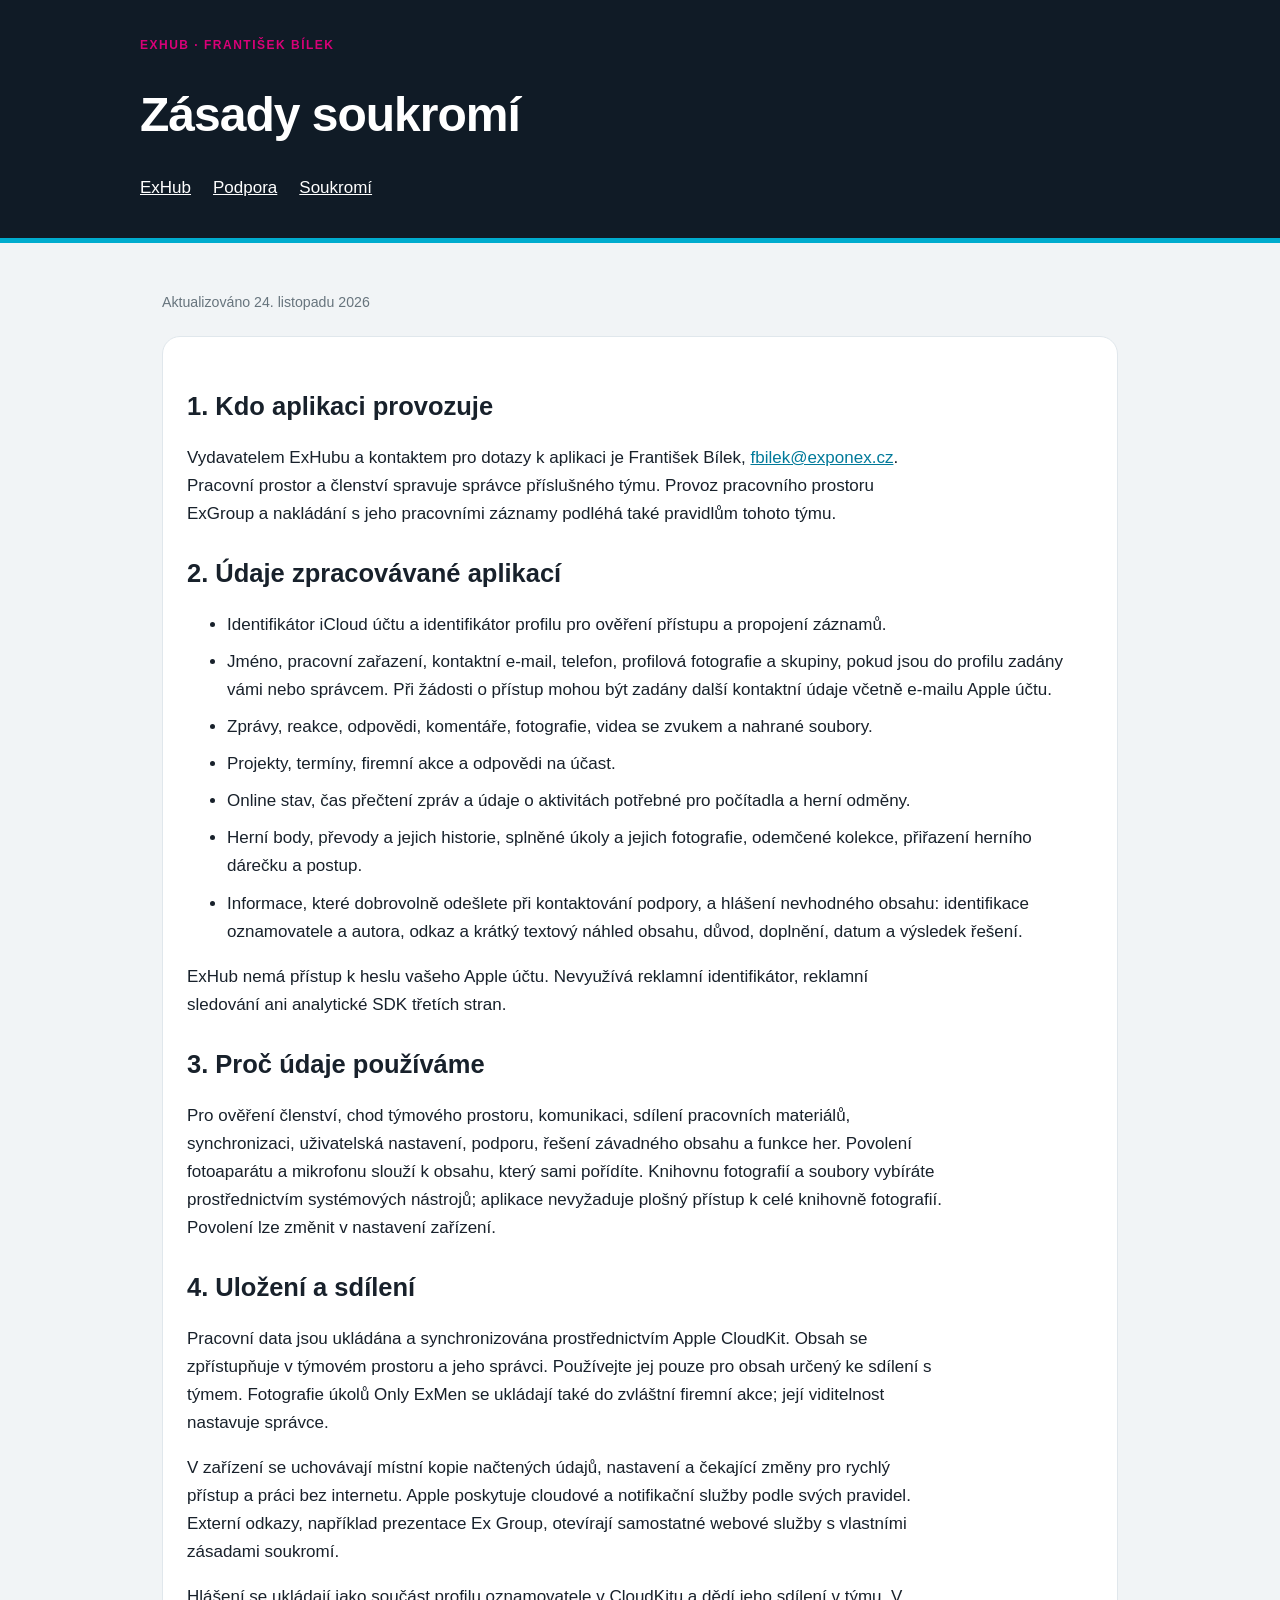
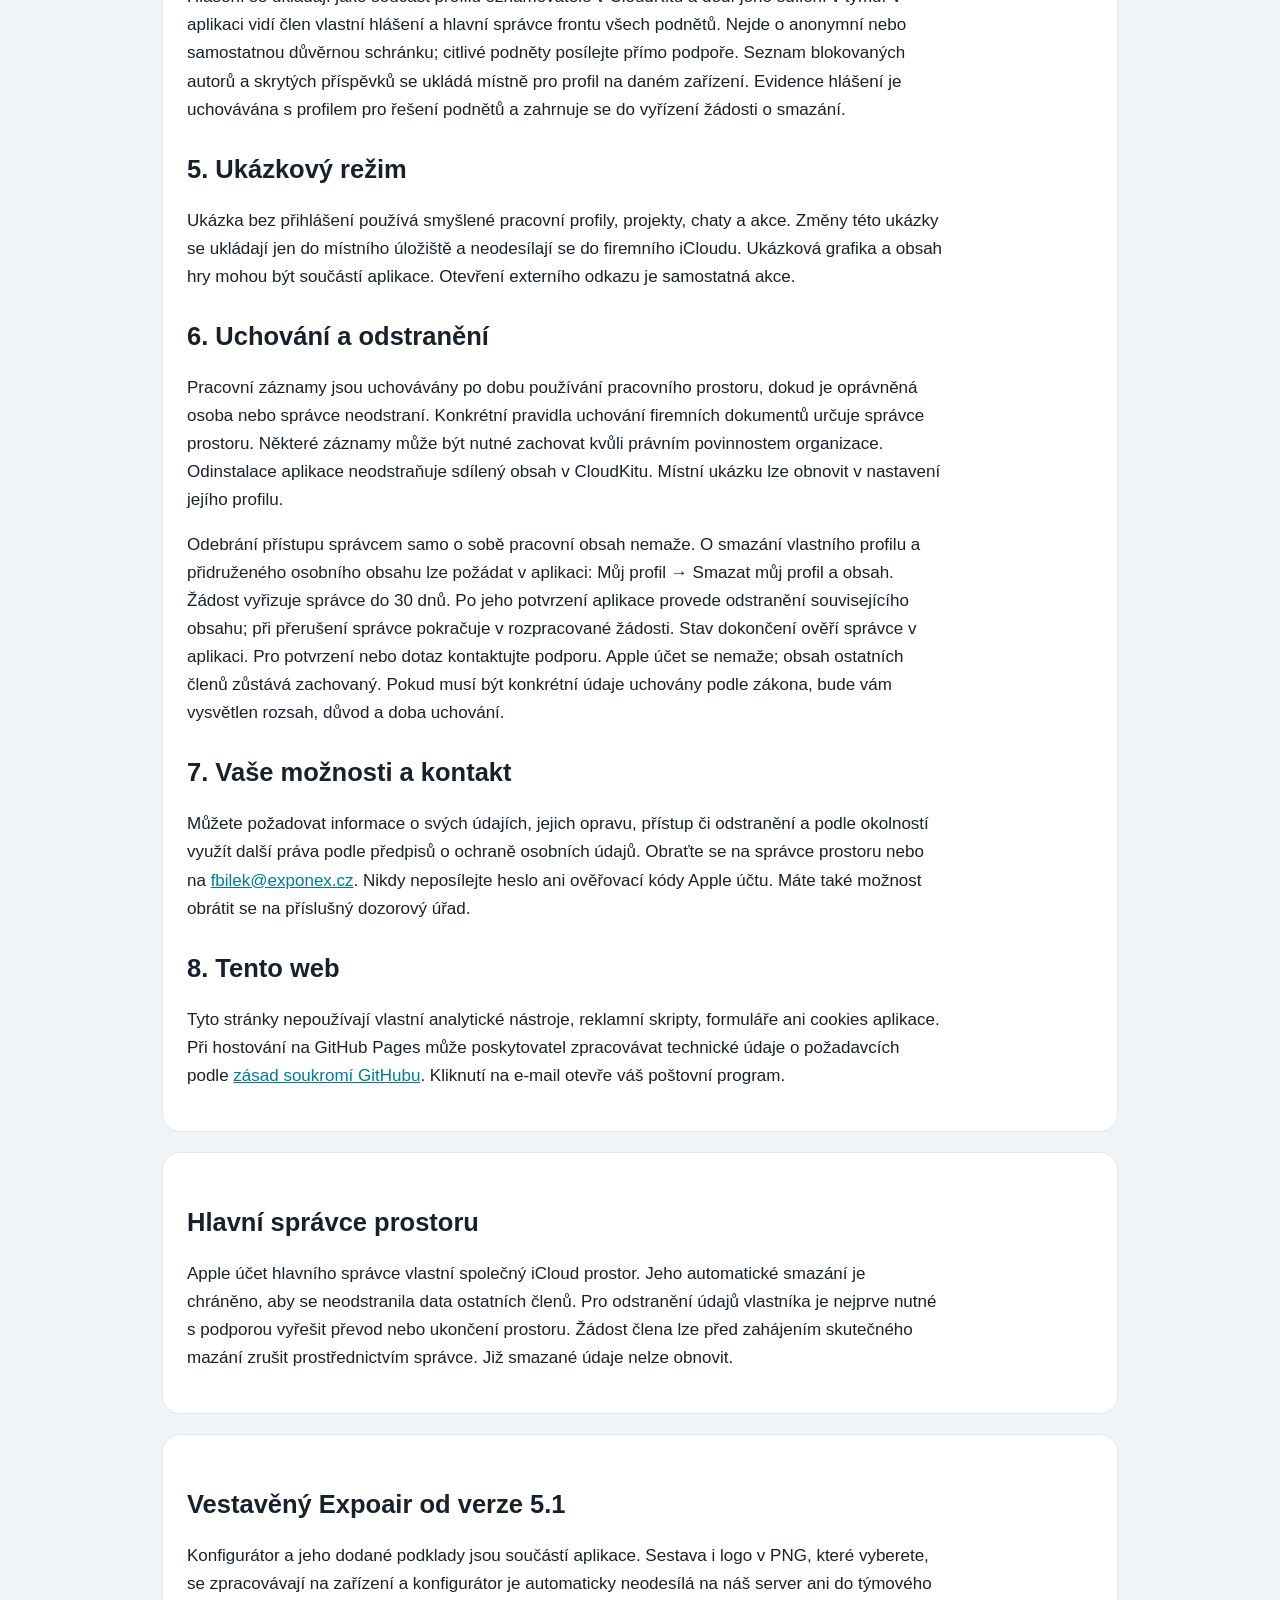
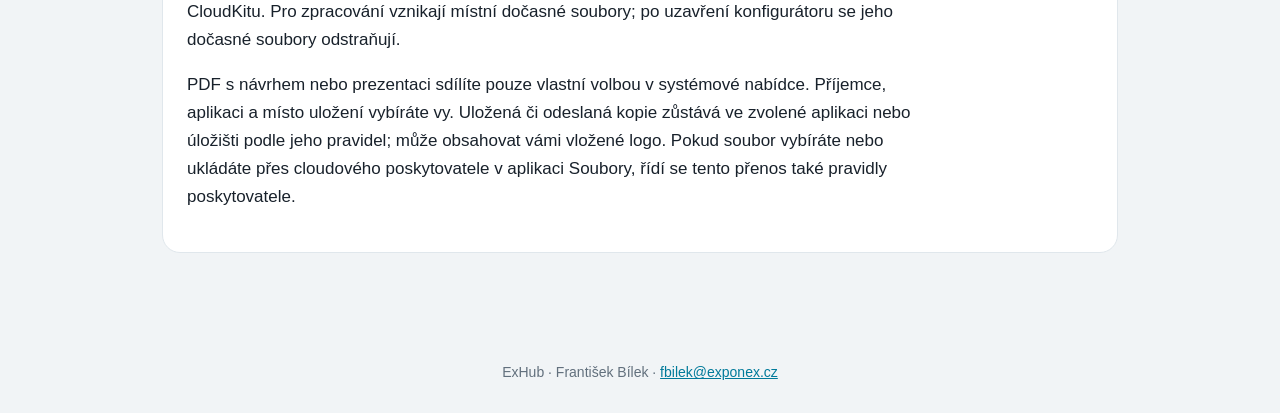
==== commit 21e385b2: "Add files via upload" ====
--- a/privacy.html
+++ b/privacy.html
@@ -1 +1 @@
-<!doctype html><html lang="cs"><meta charset="utf-8"><meta name="viewport" content="width=device-width,initial-scale=1"><title>Zásady soukromí</title><link rel="stylesheet" href="style.css"><header><div class="tag">ExHub · František Bílek</div><h1>Zásady soukromí</h1><nav><a href="index.html">ExHub</a><a href="support.html">Podpora</a><a href="privacy.html">Soukromí</a></nav></header><main><p><small>Aktualizováno 16. listopadu 2026</small></p><section><h2>1. Kdo aplikaci provozuje</h2><p>Vydavatelem ExHubu a kontaktem pro dotazy k aplikaci je František Bílek, <a href="mailto:fbilek@exponex.cz">fbilek@exponex.cz</a>. Pracovní prostor a členství spravuje správce příslušného týmu. Provoz pracovního prostoru ExGroup a nakládání s jeho pracovními záznamy podléhá také pravidlům tohoto týmu.</p><h2>2. Údaje zpracovávané aplikací</h2><ul><li>Identifikátor iCloud účtu a identifikátor profilu pro ověření přístupu a propojení záznamů.</li><li>Jméno, pracovní zařazení, kontaktní e-mail, telefon, profilová fotografie a skupiny, pokud jsou do profilu zadány vámi nebo správcem. Při žádosti o přístup mohou být zadány další kontaktní údaje včetně e-mailu Apple účtu.</li><li>Zprávy, reakce, odpovědi, komentáře, fotografie, videa se zvukem a nahrané soubory.</li><li>Projekty, termíny, firemní akce a odpovědi na účast.</li><li>Online stav, čas přečtení zpráv a údaje o aktivitách potřebné pro počítadla a herní odměny.</li><li>Herní body, převody a jejich historie, splněné úkoly a jejich fotografie, odemčené kolekce, přiřazení herního dárečku a postup.</li><li>Informace, které dobrovolně odešlete při kontaktování podpory, a hlášení nevhodného obsahu: identifikace oznamovatele a autora, odkaz a krátký textový náhled obsahu, důvod, doplnění, datum a výsledek řešení.</li></ul><p>ExHub nemá přístup k heslu vašeho Apple účtu. Nevyužívá reklamní identifikátor, reklamní sledování ani analytické SDK třetích stran.</p><h2>3. Proč údaje používáme</h2><p>Pro ověření členství, chod týmového prostoru, komunikaci, sdílení pracovních materiálů, synchronizaci, uživatelská nastavení, podporu, řešení závadného obsahu a funkce her. Povolení fotoaparátu a mikrofonu slouží k obsahu, který sami pořídíte. Knihovnu fotografií a soubory vybíráte prostřednictvím systémových nástrojů; aplikace nevyžaduje plošný přístup k celé knihovně fotografií. Povolení lze změnit v nastavení zařízení.</p><h2>4. Uložení a sdílení</h2><p>Pracovní data jsou ukládána a synchronizována prostřednictvím Apple CloudKit. Obsah se zpřístupňuje v týmovém prostoru a jeho správci. Používejte jej pouze pro obsah určený ke sdílení s týmem. Fotografie úkolů Only ExMen se ukládají také do zvláštní firemní akce; její viditelnost nastavuje správce.</p><p>V zařízení se uchovávají místní kopie načtených údajů, nastavení a čekající změny pro rychlý přístup a práci bez internetu. Apple poskytuje cloudové a notifikační služby podle svých pravidel. Externí odkazy, například konfigurátor Expoair nebo prezentace Ex Group, otevírají samostatné webové služby s vlastními zásadami soukromí.</p><p>Hlášení se ukládají jako součást profilu oznamovatele v CloudKitu a dědí jeho sdílení v týmu. V aplikaci vidí člen vlastní hlášení a hlavní správce frontu všech podnětů. Nejde o anonymní nebo samostatnou důvěrnou schránku; citlivé podněty posílejte přímo podpoře. Seznam blokovaných autorů a skrytých příspěvků se ukládá místně pro profil na daném zařízení. Evidence hlášení je uchovávána s profilem pro řešení podnětů a zahrnuje se do vyřízení žádosti o smazání.</p><h2>5. Ukázkový režim</h2><p>Ukázka bez přihlášení používá smyšlené pracovní profily, projekty, chaty a akce. Změny této ukázky se ukládají jen do místního úložiště a neodesílají se do firemního iCloudu. Ukázková grafika a obsah hry mohou být součástí aplikace. Otevření externího odkazu je samostatná akce.</p><h2>6. Uchování a odstranění</h2><p>Pracovní záznamy jsou uchovávány po dobu používání pracovního prostoru, dokud je oprávněná osoba nebo správce neodstraní. Konkrétní pravidla uchování firemních dokumentů určuje správce prostoru. Některé záznamy může být nutné zachovat kvůli právním povinnostem organizace. Odinstalace aplikace neodstraňuje sdílený obsah v CloudKitu. Místní ukázku lze obnovit v nastavení jejího profilu.</p><p>Odebrání přístupu správcem samo o sobě pracovní obsah nemaže. O smazání vlastního profilu a přidruženého osobního obsahu lze požádat v aplikaci: Můj profil → Smazat můj profil a obsah. Žádost vyřizuje správce do 30 dnů. Po jeho potvrzení aplikace provede odstranění souvisejícího obsahu; při přerušení správce pokračuje v rozpracované žádosti. Stav dokončení ověří správce v aplikaci. Pro potvrzení nebo dotaz kontaktujte podporu. Apple účet se nemaže; obsah ostatních členů zůstává zachovaný. Pokud musí být konkrétní údaje uchovány podle zákona, bude vám vysvětlen rozsah, důvod a doba uchování.</p><h2>7. Vaše možnosti a kontakt</h2><p>Můžete požadovat informace o svých údajích, jejich opravu, přístup či odstranění a podle okolností využít další práva podle předpisů o ochraně osobních údajů. Obraťte se na správce prostoru nebo na <a href="mailto:fbilek@exponex.cz">fbilek@exponex.cz</a>. Nikdy neposílejte heslo ani ověřovací kódy Apple účtu. Máte také možnost obrátit se na příslušný dozorový úřad.</p><h2>8. Tento web</h2><p>Tyto stránky nepoužívají vlastní analytické nástroje, reklamní skripty, formuláře ani cookies aplikace. Při hostování na GitHub Pages může poskytovatel zpracovávat technické údaje o požadavcích podle <a href="https://docs.github.com/en/site-policy/privacy-policies/github-general-privacy-statement">zásad soukromí GitHubu</a>. Kliknutí na e-mail otevře váš poštovní program.</p></section><section><h2>Hlavní správce prostoru</h2><p>Apple účet hlavního správce vlastní společný iCloud prostor. Jeho automatické smazání je chráněno, aby se neodstranila data ostatních členů. Pro odstranění údajů vlastníka je nejprve nutné s podporou vyřešit převod nebo ukončení prostoru. Žádost člena lze před zahájením skutečného mazání zrušit prostřednictvím správce. Již smazané údaje nelze obnovit.</p></section></main><footer>ExHub · František Bílek · <a href="mailto:fbilek@exponex.cz">fbilek@exponex.cz</a></footer></html>+<!doctype html><html lang="cs"><meta charset="utf-8"><meta name="viewport" content="width=device-width,initial-scale=1"><title>Zásady soukromí</title><link rel="stylesheet" href="style.css"><header><div class="tag">ExHub · František Bílek</div><h1>Zásady soukromí</h1><nav><a href="index.html">ExHub</a><a href="support.html">Podpora</a><a href="privacy.html">Soukromí</a></nav></header><main><p><small>Aktualizováno 24. listopadu 2026</small></p><section><h2>1. Kdo aplikaci provozuje</h2><p>Vydavatelem ExHubu a kontaktem pro dotazy k aplikaci je František Bílek, <a href="mailto:fbilek@exponex.cz">fbilek@exponex.cz</a>. Pracovní prostor a členství spravuje správce příslušného týmu. Provoz pracovního prostoru ExGroup a nakládání s jeho pracovními záznamy podléhá také pravidlům tohoto týmu.</p><h2>2. Údaje zpracovávané aplikací</h2><ul><li>Identifikátor iCloud účtu a identifikátor profilu pro ověření přístupu a propojení záznamů.</li><li>Jméno, pracovní zařazení, kontaktní e-mail, telefon, profilová fotografie a skupiny, pokud jsou do profilu zadány vámi nebo správcem. Při žádosti o přístup mohou být zadány další kontaktní údaje včetně e-mailu Apple účtu.</li><li>Zprávy, reakce, odpovědi, komentáře, fotografie, videa se zvukem a nahrané soubory.</li><li>Projekty, termíny, firemní akce a odpovědi na účast.</li><li>Online stav, čas přečtení zpráv a údaje o aktivitách potřebné pro počítadla a herní odměny.</li><li>Herní body, převody a jejich historie, splněné úkoly a jejich fotografie, odemčené kolekce, přiřazení herního dárečku a postup.</li><li>Informace, které dobrovolně odešlete při kontaktování podpory, a hlášení nevhodného obsahu: identifikace oznamovatele a autora, odkaz a krátký textový náhled obsahu, důvod, doplnění, datum a výsledek řešení.</li></ul><p>ExHub nemá přístup k heslu vašeho Apple účtu. Nevyužívá reklamní identifikátor, reklamní sledování ani analytické SDK třetích stran.</p><h2>3. Proč údaje používáme</h2><p>Pro ověření členství, chod týmového prostoru, komunikaci, sdílení pracovních materiálů, synchronizaci, uživatelská nastavení, podporu, řešení závadného obsahu a funkce her. Povolení fotoaparátu a mikrofonu slouží k obsahu, který sami pořídíte. Knihovnu fotografií a soubory vybíráte prostřednictvím systémových nástrojů; aplikace nevyžaduje plošný přístup k celé knihovně fotografií. Povolení lze změnit v nastavení zařízení.</p><h2>4. Uložení a sdílení</h2><p>Pracovní data jsou ukládána a synchronizována prostřednictvím Apple CloudKit. Obsah se zpřístupňuje v týmovém prostoru a jeho správci. Používejte jej pouze pro obsah určený ke sdílení s týmem. Fotografie úkolů Only ExMen se ukládají také do zvláštní firemní akce; její viditelnost nastavuje správce.</p><p>V zařízení se uchovávají místní kopie načtených údajů, nastavení a čekající změny pro rychlý přístup a práci bez internetu. Apple poskytuje cloudové a notifikační služby podle svých pravidel. Externí odkazy, například prezentace Ex Group, otevírají samostatné webové služby s vlastními zásadami soukromí.</p><p>Hlášení se ukládají jako součást profilu oznamovatele v CloudKitu a dědí jeho sdílení v týmu. V aplikaci vidí člen vlastní hlášení a hlavní správce frontu všech podnětů. Nejde o anonymní nebo samostatnou důvěrnou schránku; citlivé podněty posílejte přímo podpoře. Seznam blokovaných autorů a skrytých příspěvků se ukládá místně pro profil na daném zařízení. Evidence hlášení je uchovávána s profilem pro řešení podnětů a zahrnuje se do vyřízení žádosti o smazání.</p><h2>5. Ukázkový režim</h2><p>Ukázka bez přihlášení používá smyšlené pracovní profily, projekty, chaty a akce. Změny této ukázky se ukládají jen do místního úložiště a neodesílají se do firemního iCloudu. Ukázková grafika a obsah hry mohou být součástí aplikace. Otevření externího odkazu je samostatná akce.</p><h2>6. Uchování a odstranění</h2><p>Pracovní záznamy jsou uchovávány po dobu používání pracovního prostoru, dokud je oprávněná osoba nebo správce neodstraní. Konkrétní pravidla uchování firemních dokumentů určuje správce prostoru. Některé záznamy může být nutné zachovat kvůli právním povinnostem organizace. Odinstalace aplikace neodstraňuje sdílený obsah v CloudKitu. Místní ukázku lze obnovit v nastavení jejího profilu.</p><p>Odebrání přístupu správcem samo o sobě pracovní obsah nemaže. O smazání vlastního profilu a přidruženého osobního obsahu lze požádat v aplikaci: Můj profil → Smazat můj profil a obsah. Žádost vyřizuje správce do 30 dnů. Po jeho potvrzení aplikace provede odstranění souvisejícího obsahu; při přerušení správce pokračuje v rozpracované žádosti. Stav dokončení ověří správce v aplikaci. Pro potvrzení nebo dotaz kontaktujte podporu. Apple účet se nemaže; obsah ostatních členů zůstává zachovaný. Pokud musí být konkrétní údaje uchovány podle zákona, bude vám vysvětlen rozsah, důvod a doba uchování.</p><h2>7. Vaše možnosti a kontakt</h2><p>Můžete požadovat informace o svých údajích, jejich opravu, přístup či odstranění a podle okolností využít další práva podle předpisů o ochraně osobních údajů. Obraťte se na správce prostoru nebo na <a href="mailto:fbilek@exponex.cz">fbilek@exponex.cz</a>. Nikdy neposílejte heslo ani ověřovací kódy Apple účtu. Máte také možnost obrátit se na příslušný dozorový úřad.</p><h2>8. Tento web</h2><p>Tyto stránky nepoužívají vlastní analytické nástroje, reklamní skripty, formuláře ani cookies aplikace. Při hostování na GitHub Pages může poskytovatel zpracovávat technické údaje o požadavcích podle <a href="https://docs.github.com/en/site-policy/privacy-policies/github-general-privacy-statement">zásad soukromí GitHubu</a>. Kliknutí na e-mail otevře váš poštovní program.</p></section><section><h2>Hlavní správce prostoru</h2><p>Apple účet hlavního správce vlastní společný iCloud prostor. Jeho automatické smazání je chráněno, aby se neodstranila data ostatních členů. Pro odstranění údajů vlastníka je nejprve nutné s podporou vyřešit převod nebo ukončení prostoru. Žádost člena lze před zahájením skutečného mazání zrušit prostřednictvím správce. Již smazané údaje nelze obnovit.</p></section><section><h2>Vestavěný Expoair od verze 5.1</h2><p>Konfigurátor a jeho dodané podklady jsou součástí aplikace. Sestava i logo v PNG, které vyberete, se zpracovávají na zařízení a konfigurátor je automaticky neodesílá na náš server ani do týmového CloudKitu. Pro zpracování vznikají místní dočasné soubory; po uzavření konfigurátoru se jeho dočasné soubory odstraňují.</p><p>PDF s návrhem nebo prezentaci sdílíte pouze vlastní volbou v systémové nabídce. Příjemce, aplikaci a místo uložení vybíráte vy. Uložená či odeslaná kopie zůstává ve zvolené aplikaci nebo úložišti podle jeho pravidel; může obsahovat vámi vložené logo. Pokud soubor vybíráte nebo ukládáte přes cloudového poskytovatele v aplikaci Soubory, řídí se tento přenos také pravidly poskytovatele.</p></section></main><footer>ExHub · František Bílek · <a href="mailto:fbilek@exponex.cz">fbilek@exponex.cz</a></footer></html>
